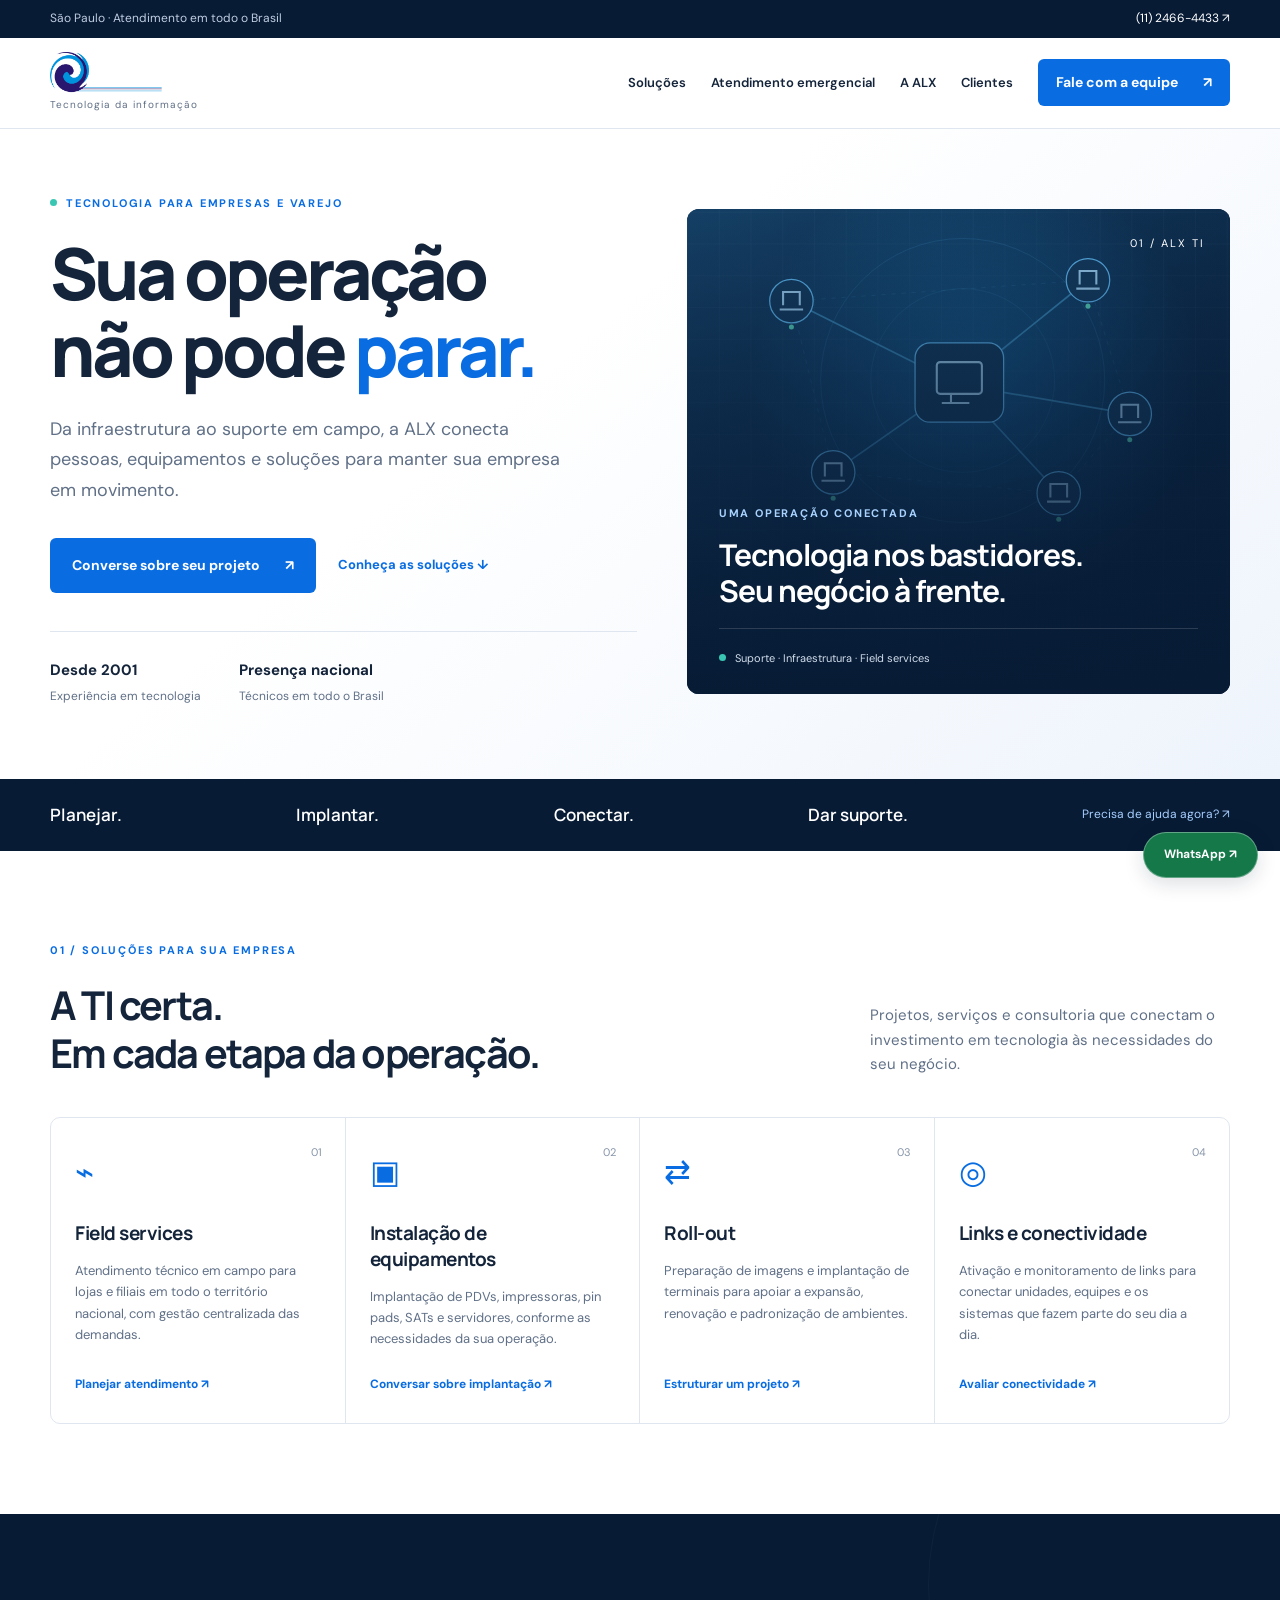
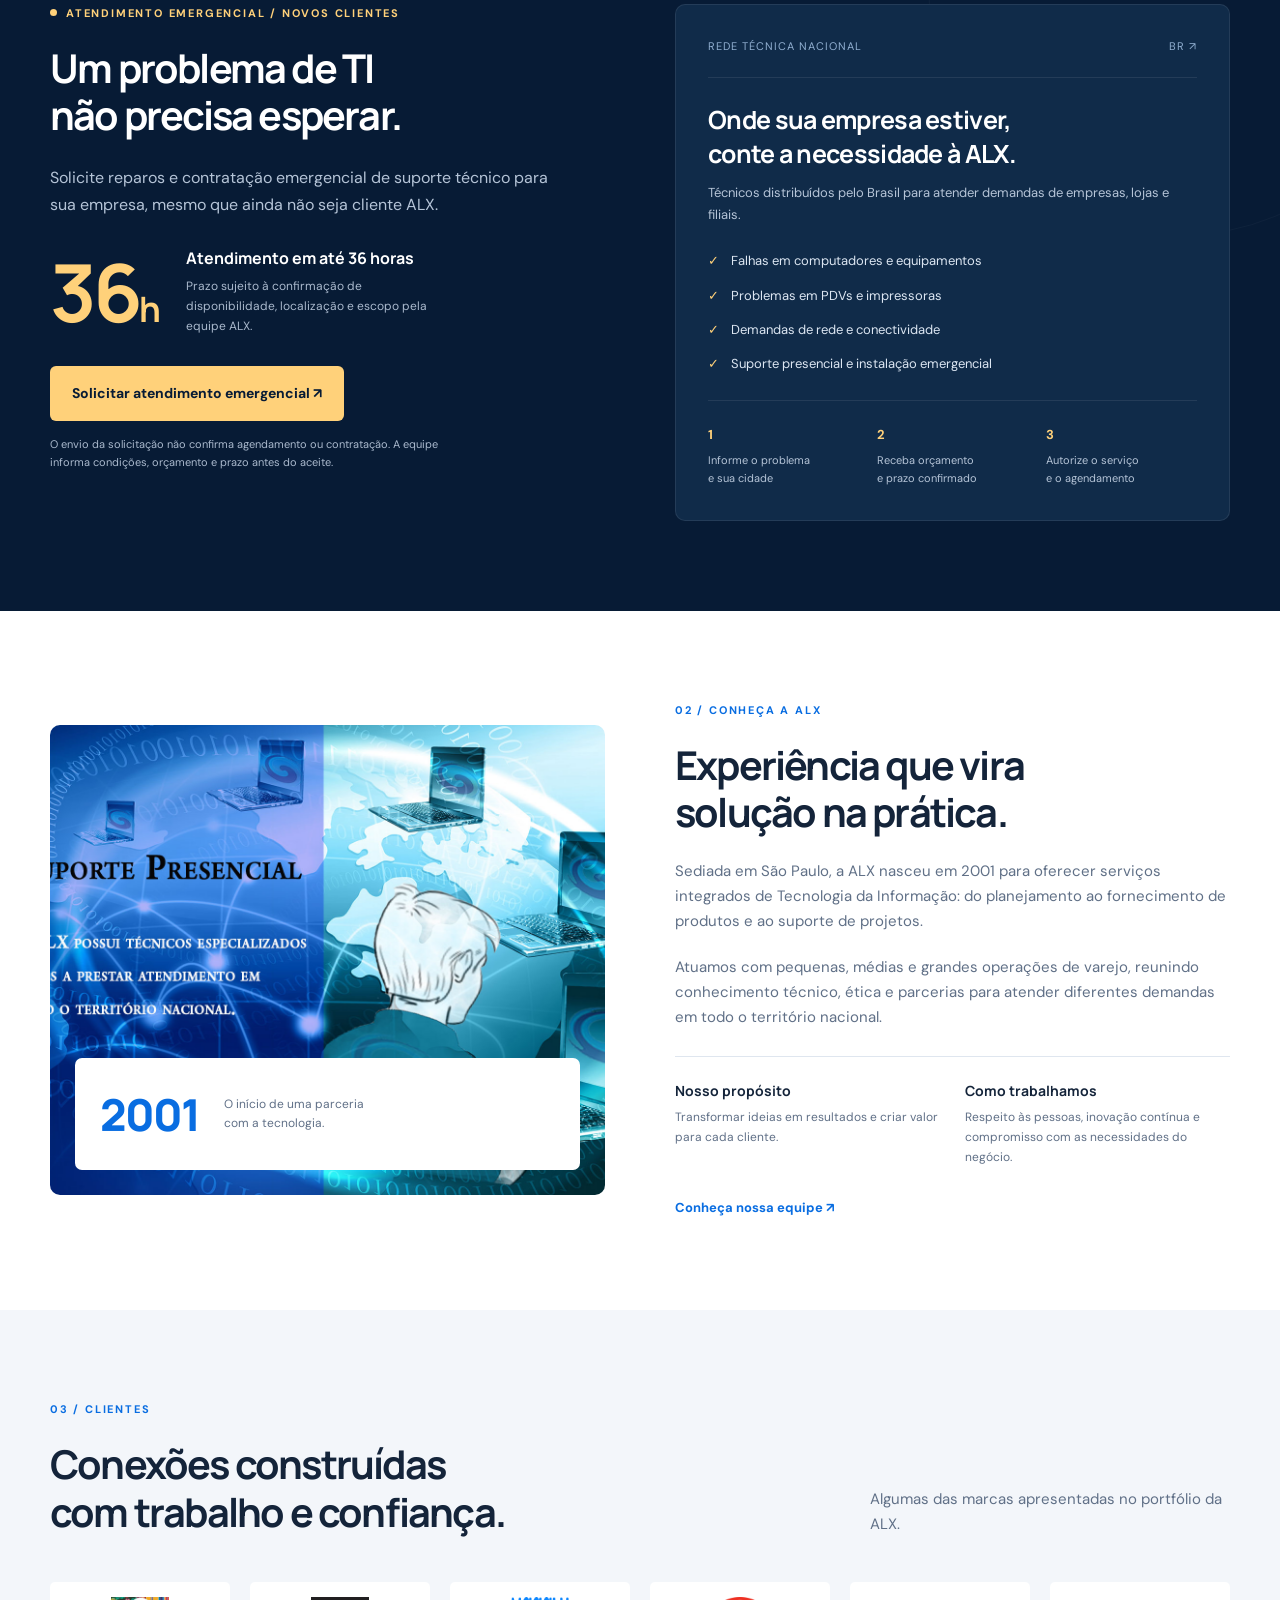
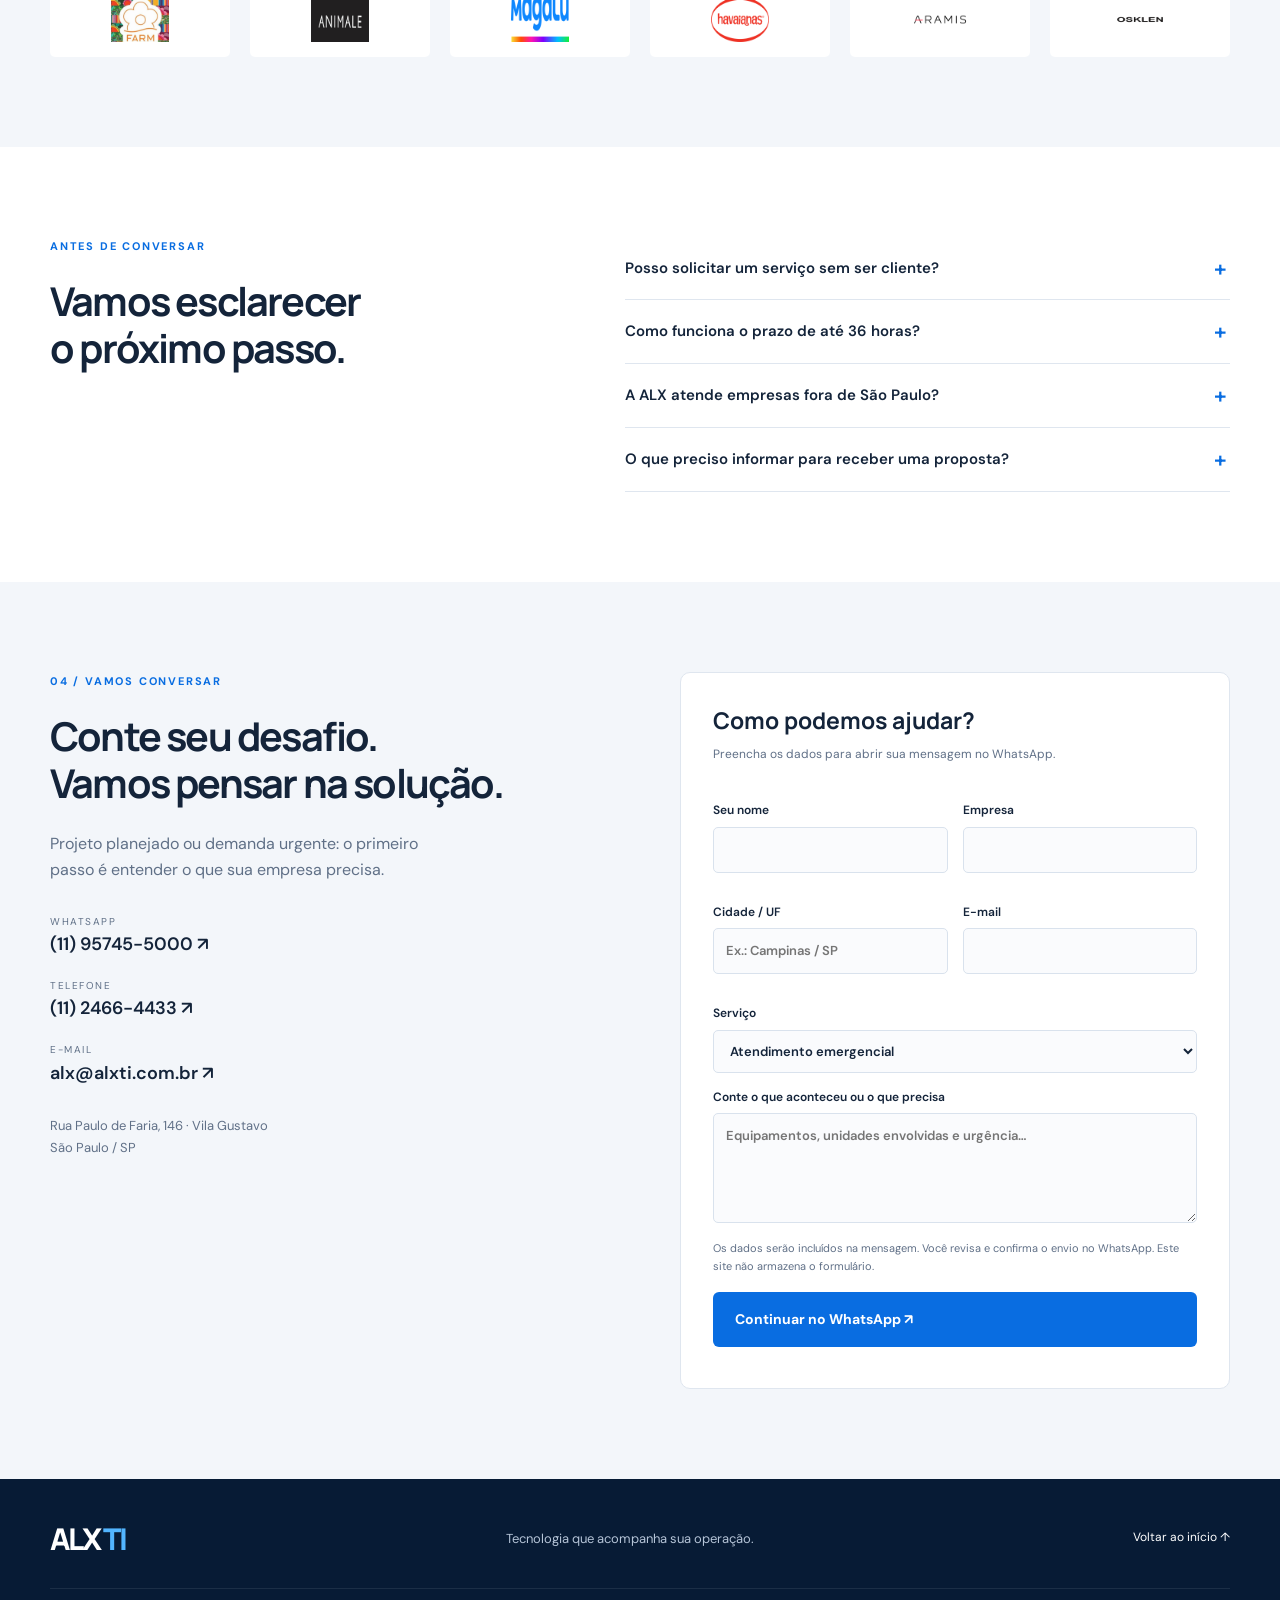
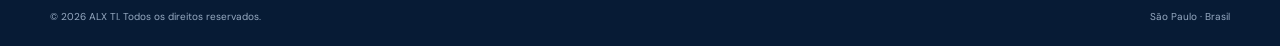
==== index.html @ 33620f2d "Criar site ALX TI com atendimento emergencial nacional" ====
<!doctype html>
<html lang="pt-BR">
<head>
<meta charset="utf-8"><meta name="viewport" content="width=device-width,initial-scale=1">
<title>ALX TI | Suporte, infraestrutura e atendimento emergencial</title>
<meta name="description" content="TI para sua empresa e operação de varejo. Field services, equipamentos, roll-out e atendimento emergencial com técnicos em todo o Brasil. Conheça a ALX TI.">
<meta name="theme-color" content="#071b35"><meta property="og:title" content="ALX TI — Tecnologia que acompanha sua operação"><meta property="og:description" content="Suporte, infraestrutura e atendimento emergencial para empresas em todo o Brasil."><meta property="og:type" content="website">
<link rel="icon" href="assets/favicon.svg" type="image/svg+xml"><link rel="stylesheet" href="styles.css"><script src="app.js" defer></script>
</head>
<body>
<a class="skip" href="#conteudo">Pular para o conteúdo</a>
<div class="topline"><div class="wrap"><span>São Paulo · Atendimento em todo o Brasil</span><a href="tel:+551124664433">(11) 2466-4433 ↗</a></div></div>
<header><div class="wrap navigation"><a class="brand" href="#inicio" aria-label="ALX TI — início"><img src="assets/logo.png" alt="ALX TI"><span>Tecnologia da informação</span></a><button class="menu-toggle" aria-label="Abrir menu" aria-expanded="false" aria-controls="menu">☰</button><nav id="menu" aria-label="Principal"><a href="#solucoes">Soluções</a><a href="#emergencia">Atendimento emergencial</a><a href="#sobre">A ALX</a><a href="#clientes">Clientes</a><a class="button small" href="#contato">Fale com a equipe <span>↗</span></a></nav></div></header>
<main id="conteudo">
<section class="hero" id="inicio"><div class="wrap hero-grid"><div><p class="eyebrow"><span class="dot"></span> Tecnologia para empresas e varejo</p><h1>Sua operação<br>não pode <em>parar.</em></h1><p class="lead">Da infraestrutura ao suporte em campo, a ALX conecta pessoas, equipamentos e soluções para manter sua empresa em movimento.</p><div class="actions"><a class="button" href="#contato">Converse sobre seu projeto <span>↗</span></a><a class="text-link" href="#solucoes">Conheça as soluções ↓</a></div><div class="hero-facts"><div><strong>Desde 2001</strong><span>Experiência em tecnologia</span></div><div><strong>Presença nacional</strong><span>Técnicos em todo o Brasil</span></div></div></div><div class="hero-visual"><img src="assets/network.svg" alt="Ilustração de uma rede que conecta a operação central a diferentes unidades" fetchpriority="high"><div class="visual-overlay"></div><div class="visual-caption"><span class="eyebrow">Uma operação conectada</span><h2>Tecnologia nos bastidores.<br>Seu negócio à frente.</h2></div><div class="network-label"><span class="dot"></span> Suporte · Infraestrutura · Field services</div><div class="image-index">01 / ALX TI</div></div></div></section>
<section class="service-strip"><div class="wrap"><span>Planejar.</span><span>Implantar.</span><span>Conectar.</span><span>Dar suporte.</span><a href="#emergencia">Precisa de ajuda agora? ↗</a></div></section>
<section class="section" id="solucoes"><div class="wrap"><div class="section-heading"><div><p class="eyebrow">01 / Soluções para sua empresa</p><h2>A TI certa.<br>Em cada etapa da operação.</h2></div><p>Projetos, serviços e consultoria que conectam o investimento em tecnologia às necessidades do seu negócio.</p></div><div class="services"><article><span class="service-number">01</span><div class="service-icon">⌁</div><h3>Field services</h3><p>Atendimento técnico em campo para lojas e filiais em todo o território nacional, com gestão centralizada das demandas.</p><a href="#contato" data-service="Field services">Planejar atendimento ↗</a></article><article><span class="service-number">02</span><div class="service-icon">▣</div><h3>Instalação de equipamentos</h3><p>Implantação de PDVs, impressoras, pin pads, SATs e servidores, conforme as necessidades da sua operação.</p><a href="#contato" data-service="Instalação de equipamentos">Conversar sobre implantação ↗</a></article><article><span class="service-number">03</span><div class="service-icon">⇄</div><h3>Roll-out</h3><p>Preparação de imagens e implantação de terminais para apoiar a expansão, renovação e padronização de ambientes.</p><a href="#contato" data-service="Roll-out">Estruturar um projeto ↗</a></article><article><span class="service-number">04</span><div class="service-icon">◎</div><h3>Links e conectividade</h3><p>Ativação e monitoramento de links para conectar unidades, equipes e os sistemas que fazem parte do seu dia a dia.</p><a href="#contato" data-service="Links e conectividade">Avaliar conectividade ↗</a></article></div></div></section>
<section class="emergency section" id="emergencia"><div class="wrap emergency-grid"><div><p class="eyebrow"><span class="dot amber"></span> Atendimento emergencial / Novos clientes</p><h2>Um problema de TI<br>não precisa esperar.</h2><p class="lead">Solicite reparos e contratação emergencial de suporte técnico para sua empresa, mesmo que ainda não seja cliente ALX.</p><div class="deadline"><strong>36<span>h</span></strong><div><h3>Atendimento em até 36 horas</h3><p>Prazo sujeito à confirmação de disponibilidade, localização e escopo pela equipe ALX.</p></div></div><a class="button amber-button" href="#contato" data-service="Atendimento emergencial">Solicitar atendimento emergencial ↗</a><p class="fine">O envio da solicitação não confirma agendamento ou contratação. A equipe informa condições, orçamento e prazo antes do aceite.</p></div><div class="emergency-panel"><div class="panel-top"><span>Rede técnica nacional</span><span>BR ↗</span></div><h3>Onde sua empresa estiver,<br>conte a necessidade à ALX.</h3><p>Técnicos distribuídos pelo Brasil para atender demandas de empresas, lojas e filiais.</p><ul class="check-list"><li>Falhas em computadores e equipamentos</li><li>Problemas em PDVs e impressoras</li><li>Demandas de rede e conectividade</li><li>Suporte presencial e instalação emergencial</li></ul><div class="process"><div><b>1</b><span>Informe o problema<br>e sua cidade</span></div><div><b>2</b><span>Receba orçamento<br>e prazo confirmado</span></div><div><b>3</b><span>Autorize o serviço<br>e o agendamento</span></div></div></div></div></section>
<section class="section" id="sobre"><div class="wrap about-grid"><div class="about-photo"><img src="assets/suporte.jpg" alt="Atendimento de suporte técnico presencial" loading="lazy"><div class="since">2001<span>O início de uma parceria<br>com a tecnologia.</span></div></div><div><p class="eyebrow">02 / Conheça a ALX</p><h2>Experiência que vira<br>solução na prática.</h2><p>Sediada em São Paulo, a ALX nasceu em 2001 para oferecer serviços integrados de Tecnologia da Informação: do planejamento ao fornecimento de produtos e ao suporte de projetos.</p><p>Atuamos com pequenas, médias e grandes operações de varejo, reunindo conhecimento técnico, ética e parcerias para atender diferentes demandas em todo o território nacional.</p><div class="values"><div><h3>Nosso propósito</h3><p>Transformar ideias em resultados e criar valor para cada cliente.</p></div><div><h3>Como trabalhamos</h3><p>Respeito às pessoas, inovação contínua e compromisso com as necessidades do negócio.</p></div></div><a class="text-link" href="#contato">Conheça nossa equipe ↗</a></div></div></section>
<section class="clients section" id="clientes"><div class="wrap"><p class="eyebrow">03 / Clientes</p><div class="section-heading"><h2>Conexões construídas<br>com trabalho e confiança.</h2><p>Algumas das marcas apresentadas no portfólio da ALX.</p></div><div class="logos"><img src="assets/farm.jpg" alt="FARM" loading="lazy"><img src="assets/animale.jpg" alt="Animale" loading="lazy"><img src="assets/magalu.png" alt="Magalu" loading="lazy"><img src="assets/havaianas.png" alt="Havaianas" loading="lazy"><img src="assets/aramis.png" alt="Aramis" loading="lazy"><img src="assets/osklen.png" alt="Osklen" loading="lazy"></div></div></section>
<section class="section faq"><div class="wrap faq-grid"><div><p class="eyebrow">Antes de conversar</p><h2>Vamos esclarecer<br>o próximo passo.</h2></div><div><details><summary>Posso solicitar um serviço sem ser cliente?</summary><p>Sim. Novos clientes podem solicitar projetos ou atendimento emergencial. A ALX avalia a demanda e confirma orçamento e condições antes da contratação.</p></details><details><summary>Como funciona o prazo de até 36 horas?</summary><p>Informe a cidade, o equipamento e o problema. A equipe verifica disponibilidade e escopo e confirma o prazo aplicável. O prazo não começa automaticamente ao preencher a solicitação.</p></details><details><summary>A ALX atende empresas fora de São Paulo?</summary><p>Sim. A ALX conta com técnicos distribuídos pelo Brasil. Consulte a disponibilidade para a sua cidade e para o serviço necessário.</p></details><details><summary>O que preciso informar para receber uma proposta?</summary><p>Descreva o serviço, a localização e a quantidade de unidades ou equipamentos. Para emergências, informe também o impacto na operação e a urgência.</p></details></div></div></section>
<section class="contact section" id="contato"><div class="wrap contact-grid"><div><p class="eyebrow">04 / Vamos conversar</p><h2>Conte seu desafio.<br>Vamos pensar na solução.</h2><p>Projeto planejado ou demanda urgente: o primeiro passo é entender o que sua empresa precisa.</p><div class="contact-links"><a href="https://wa.me/5511957455000" target="_blank" rel="noopener noreferrer"><span>WhatsApp</span><strong>(11) 95745-5000 ↗</strong></a><a href="tel:+551124664433"><span>Telefone</span><strong>(11) 2466-4433 ↗</strong></a><a href="mailto:alx@alxti.com.br"><span>E-mail</span><strong>alx@alxti.com.br ↗</strong></a></div><address>Rua Paulo de Faria, 146 · Vila Gustavo<br>São Paulo / SP</address></div><form id="contact-form"><h3>Como podemos ajudar?</h3><p>Preencha os dados para abrir sua mensagem no WhatsApp.</p><div class="form-row"><label>Seu nome<input name="nome" autocomplete="name" required maxlength="100"></label><label>Empresa<input name="empresa" autocomplete="organization" required maxlength="120"></label></div><div class="form-row"><label>Cidade / UF<input name="cidade" required placeholder="Ex.: Campinas / SP" maxlength="100"></label><label>E-mail<input name="email" type="email" autocomplete="email" required maxlength="150"></label></div><label>Serviço<select name="servico" id="servico"><option>Atendimento emergencial</option><option>Field services</option><option>Instalação de equipamentos</option><option>Roll-out</option><option>Links e conectividade</option><option>Consultoria / Outro projeto</option></select></label><label>Conte o que aconteceu ou o que precisa<textarea name="mensagem" required rows="4" maxlength="2000" placeholder="Equipamentos, unidades envolvidas e urgência…"></textarea></label><p class="form-note">Os dados serão incluídos na mensagem. Você revisa e confirma o envio no WhatsApp. Este site não armazena o formulário.</p><button class="button" type="submit">Continuar no WhatsApp ↗</button><p id="form-status" role="status"></p><a id="whatsapp-fallback" hidden target="_blank" rel="noopener noreferrer">Abrir mensagem no WhatsApp ↗</a></form></div></section>
</main>
<footer><div class="wrap footer-grid"><a class="footer-brand" href="#inicio">ALX<span>TI</span></a><p>Tecnologia que acompanha sua operação.</p><a href="#inicio">Voltar ao início ↑</a></div><div class="wrap footer-bottom"><span>© <span id="year">2026</span> ALX TI. Todos os direitos reservados.</span><span>São Paulo · Brasil</span></div></footer>
<a class="floating-wa" href="https://wa.me/5511957455000?text=Ol%C3%A1%2C%20gostaria%20de%20conversar%20sobre%20um%20servi%C3%A7o%20de%20TI." target="_blank" rel="noopener noreferrer" aria-label="Conversar com a ALX no WhatsApp">WhatsApp ↗</a>
</body></html>
---- styles.css ----
@import url('https://fonts.googleapis.com/css2?family=DM+Sans:wght@400;500;600;700&family=Manrope:wght@400;500;600;700;800&display=swap');
:root{--navy:#071b35;--blue:#096de1;--ink:#14243a;--muted:#607087;--line:#dfe6ef;--soft:#f3f6fa;--amber:#ffd17a}*{box-sizing:border-box}html{scroll-behavior:smooth;scroll-padding-top:100px}body{margin:0;color:var(--ink);background:#fff;font:16px/1.65 'DM Sans',sans-serif}h1,h2,h3,p{margin:0}h1,h2,h3{font-family:Manrope,sans-serif}h1{font-size:clamp(48px,5.6vw,80px);line-height:1.08;letter-spacing:-4px;font-weight:800}h2{font-size:clamp(32px,3.1vw,46px);line-height:1.2;letter-spacing:-1.8px}h3{line-height:1.35}a{color:inherit;text-decoration:none}button,input,select,textarea{font:inherit}button,a,input,select,textarea{touch-action:manipulation}a:focus-visible,button:focus-visible,summary:focus-visible{outline:3px solid #52b5ff;outline-offset:5px}img{display:block;max-width:100%}.wrap{width:min(1180px,calc(100% - 64px));margin:auto}.topline{background:var(--navy);color:#c0cde0;font-size:12px;padding:9px 0}.topline .wrap{display:flex;justify-content:space-between}.topline a{color:#fff}header{position:sticky;top:0;background:#ffffffed;backdrop-filter:blur(15px);z-index:20;border-bottom:1px solid var(--line)}.navigation{height:90px;display:flex;align-items:center;justify-content:space-between;gap:20px}.brand img{width:120px;height:42px;object-fit:contain;object-position:left}.brand>span{display:block;font-size:10px;letter-spacing:1px;color:var(--muted);margin-top:3px}nav{display:flex;align-items:center;gap:25px;font-size:13px;font-weight:600}nav>a:hover{color:var(--blue)}.button{display:inline-flex;align-items:center;justify-content:space-between;gap:25px;background:var(--blue);color:#fff;padding:16px 22px;border:0;border-radius:6px;font-size:14px;font-weight:700;cursor:pointer;transition:background .2s,transform .2s}.button:hover{background:#0757b5;transform:translateY(-2px);color:#fff}.button.small{padding:12px 18px}.menu-toggle{display:none}.hero{padding:65px 0 70px;background:linear-gradient(140deg,#fff 40%,#eef4fc)}.hero-grid{display:grid;grid-template-columns:1.08fr 1fr;gap:50px;align-items:center}.eyebrow{text-transform:uppercase;letter-spacing:1.8px;font-size:11px;font-weight:700;margin-bottom:23px;color:var(--blue);display:flex;align-items:center;gap:9px}.dot{width:7px;height:7px;display:inline-block;border-radius:50%;background:#39c7b4;flex-shrink:0}.hero h1 em{font-style:normal;color:var(--blue)}.lead{font-size:18px;line-height:1.7;margin-top:24px;max-width:510px;color:var(--muted)}.actions{display:flex;align-items:center;gap:22px;margin-top:32px}.text-link{font-size:13px;font-weight:700;color:var(--blue)}.hero-facts{display:flex;gap:38px;border-top:1px solid var(--line);padding-top:26px;margin-top:38px}.hero-facts strong{display:block;font-size:15px}.hero-facts span{font-size:12px;color:var(--muted)}.hero-visual{position:relative;height:485px;border-radius:12px;overflow:hidden;background:var(--navy)}.hero-visual>img{width:100%;height:100%;object-fit:cover}.visual-overlay{position:absolute;inset:0;background:linear-gradient(180deg,#071b3520,#071b3580 35%,#071b35 100%)}.visual-caption{position:absolute;bottom:85px;left:32px;color:#fff}.visual-caption h2{font-size:30px;letter-spacing:-1px}.visual-caption .eyebrow{color:#a9d2ff;margin-bottom:15px}.network-label{position:absolute;bottom:27px;left:32px;right:32px;color:#d2deec;display:flex;align-items:center;gap:9px;font-size:11px;padding-top:20px;border-top:1px solid #ffffff25}.image-index{position:absolute;top:25px;right:25px;font-size:11px;color:#fff;letter-spacing:2px}.service-strip{background:var(--navy);color:#fff}.service-strip .wrap{display:flex;justify-content:space-between;align-items:center;padding:22px 0}.service-strip span{font-family:Manrope;font-weight:600;font-size:17px}.service-strip a{font-size:12px;color:#a7ceff}.section{padding:90px 0}.section-heading{display:flex;justify-content:space-between;align-items:flex-end;gap:50px;margin-bottom:40px}.section-heading>p{color:var(--muted);max-width:360px;font-size:15px}.services{display:grid;grid-template-columns:repeat(4,1fr);border:1px solid var(--line);border-radius:10px;overflow:hidden}.services article{padding:28px 24px;position:relative;border-right:1px solid var(--line);display:flex;flex-direction:column;transition:background .2s}.services article:last-child{border:0}.services article:hover{background:var(--soft)}.service-number{position:absolute;right:23px;top:25px;font-size:11px;color:#8795a8}.service-icon{color:var(--blue);font-size:32px;height:55px}.services h3{font-size:19px;margin:20px 0 13px;letter-spacing:-.5px}.services p{font-size:13px;color:var(--muted);margin-bottom:25px}.services a{color:var(--blue);font-size:12px;font-weight:700;margin-top:auto}.emergency{background:var(--navy);color:#fff;position:relative;overflow:hidden}.emergency:before{content:'';position:absolute;width:500px;height:500px;border:1px solid #ffffff08;border-radius:50%;right:-150px;top:-180px;pointer-events:none}.emergency-grid{display:grid;grid-template-columns:1fr 1fr;gap:70px;position:relative}.emergency .eyebrow{color:var(--amber)}.amber{background:var(--amber)}.emergency .lead{color:#b5c4d7;font-size:16px}.deadline{display:flex;gap:25px;align-items:center;margin:30px 0}.deadline>strong{font-family:Manrope;font-size:80px;line-height:1;color:var(--amber);letter-spacing:-4px}.deadline>strong span{font-size:35px;letter-spacing:0}.deadline h3{font-size:16px}.deadline p{font-size:12px;color:#aab9cd;max-width:250px;margin-top:7px}.amber-button{background:var(--amber);color:var(--navy)}.amber-button:hover{background:#ffe3ae;color:var(--navy)}.fine{font-size:11px;line-height:1.6;color:#aab9cd;margin-top:15px;max-width:430px}.emergency-panel{background:#102b49;border:1px solid #ffffff15;padding:32px;border-radius:10px}.panel-top{display:flex;justify-content:space-between;color:#91afd1;font-size:11px;text-transform:uppercase;letter-spacing:1px;padding-bottom:22px;border-bottom:1px solid #ffffff15;margin-bottom:25px}.emergency-panel h3{font-size:25px;letter-spacing:-.7px}.emergency-panel>p{font-size:13px;color:#b5c4d7;margin-top:12px}.check-list{list-style:none;padding:0;margin:25px 0;color:#dce6f2;font-size:13px}.check-list li{margin:13px 0}.check-list li:before{content:'✓';color:var(--amber);margin-right:12px}.process{display:flex;gap:18px;border-top:1px solid #ffffff15;padding-top:23px}.process>div{flex:1}.process b{display:block;color:var(--amber);font-size:13px;margin-bottom:6px}.process span{font-size:11px;color:#b5c4d7;display:block}.about-grid{display:grid;grid-template-columns:1fr 1fr;gap:70px;align-items:center}.about-photo{position:relative;height:470px}.about-photo img{width:100%;height:100%;object-fit:cover;border-radius:10px}.since{position:absolute;bottom:25px;left:25px;right:25px;background:#fff;padding:20px 25px;display:flex;align-items:center;gap:25px;font-family:Manrope;font-weight:800;font-size:44px;color:var(--blue);border-radius:7px;letter-spacing:-2px}.since span{font:12px/1.6 'DM Sans';color:var(--muted);letter-spacing:0}.about-grid>div>p:not(.eyebrow){margin-top:22px;color:var(--muted);font-size:15px}.values{display:grid;grid-template-columns:1fr 1fr;gap:25px;border-top:1px solid var(--line);margin:26px 0;padding-top:25px}.values h3{font-size:14px}.values p{font-size:12px;margin-top:8px;color:var(--muted)}.clients{background:var(--soft)}.logos{display:grid;grid-template-columns:repeat(6,1fr);gap:20px;align-items:center;margin-top:45px}.logos img{height:75px;width:100%;object-fit:contain;background:#fff;padding:15px;border-radius:5px}.faq-grid{display:grid;grid-template-columns:1fr 1.2fr;gap:70px}details{border-bottom:1px solid var(--line);padding:19px 0}summary{cursor:pointer;font-weight:600;font-size:15px;list-style:none;position:relative;padding-right:30px}summary:after{content:'+';position:absolute;right:3px;color:var(--blue);font-size:22px;top:-5px}details[open] summary:after{content:'−'}details p{color:var(--muted);font-size:14px;margin-top:14px}.contact{background:var(--soft)}.contact-grid{display:grid;grid-template-columns:1fr 1fr;gap:80px}.contact-grid>div>p:not(.eyebrow){max-width:390px;color:var(--muted);margin-top:23px}.contact-links{margin-top:30px}.contact-links a{display:block;margin:18px 0}.contact-links span{display:block;text-transform:uppercase;font-size:10px;letter-spacing:1.5px;color:var(--muted)}.contact-links strong{font-weight:600;font-size:18px}.contact-links a:hover strong{color:var(--blue)}address{font-style:normal;font-size:13px;color:var(--muted);margin-top:27px}form{background:#fff;border:1px solid var(--line);border-radius:10px;padding:32px}form h3{font-size:23px}form>p{font-size:12px;color:var(--muted);margin:9px 0 22px}.form-row{display:grid;grid-template-columns:1fr 1fr;gap:15px}label{display:block;font-size:12px;font-weight:600;margin:15px 0}input,textarea,select{display:block;width:100%;margin-top:6px;padding:11px 12px;background:#fafbfd;border:1px solid #d9e2ed;border-radius:5px;font-size:13px;color:var(--ink)}input:focus,textarea:focus,select:focus{outline:2px solid #096de170;outline-offset:2px}textarea{resize:vertical}form .form-note{font-size:11px;margin:16px 0}form .button{width:100%}#form-status{margin-bottom:8px}#whatsapp-fallback{font-size:12px;color:var(--blue);text-decoration:underline}footer{background:var(--navy);color:#fff;padding:35px 0 20px}.footer-grid{display:flex;align-items:center;justify-content:space-between;gap:20px}.footer-brand{font-family:Manrope;font-size:30px;font-weight:800;letter-spacing:-2px}.footer-brand span{color:#52b5ff;margin-left:3px}.footer-grid p{font-size:13px;color:#b5c4d7}.footer-grid>a:last-child{font-size:12px}.footer-bottom{border-top:1px solid #ffffff15;margin-top:25px;padding-top:20px;display:flex;justify-content:space-between;font-size:10px;color:#97aac2}.floating-wa{position:fixed;bottom:22px;right:22px;background:#147849;color:#fff;border:1px solid #ffffff55;border-radius:30px;padding:12px 20px;font-size:12px;font-weight:700;z-index:30;box-shadow:0 5px 20px #071b3526}.skip{position:fixed;top:-70px;left:15px;z-index:99;background:#fff;padding:12px}.skip:focus{top:10px}
@media(min-width:1500px){.hero{padding:90px 0}.hero-visual{height:530px}}
@media(max-width:1000px){nav{gap:14px;font-size:11px}.navigation{height:80px}.hero-grid{gap:30px}h1{letter-spacing:-2px}.actions{flex-wrap:wrap;gap:16px}.hero-visual{height:470px}.services{grid-template-columns:repeat(2,1fr)}.services article:nth-child(2){border-right:0}.services article:nth-child(-n+2){border-bottom:1px solid var(--line)}.emergency-grid,.about-grid,.contact-grid,.faq-grid{gap:35px}.deadline{gap:15px}.logos{gap:12px}.section{padding:70px 0}.process{gap:10px}}
@media(max-width:760px){.wrap{width:calc(100% - 36px)}.topline{font-size:10px}.navigation{height:75px}.brand img{width:100px;height:34px}.menu-toggle{display:block;background:transparent;border:1px solid var(--line);padding:5px 12px;border-radius:5px;font-size:24px;color:var(--navy)}nav{display:none;position:absolute;top:75px;left:0;right:0;padding:22px;background:#fff;border-bottom:1px solid var(--line);box-shadow:0 12px 25px #071b3510;font-size:14px}nav.open{display:flex;flex-direction:column;align-items:stretch;gap:20px}.hero{padding:40px 0}.hero-grid,.emergency-grid,.about-grid,.contact-grid,.faq-grid{grid-template-columns:1fr}.hero-grid{gap:35px}h1{font-size:54px;letter-spacing:-3px}h2{font-size:34px}.lead{font-size:16px}.hero-visual{height:350px}.visual-caption h2{font-size:26px}.visual-caption,.network-label{left:22px}.hero-facts{gap:25px}.service-strip .wrap{flex-wrap:wrap;gap:15px}.service-strip span{font-size:13px}.service-strip a{flex-basis:100%;padding-top:8px}.section{padding:55px 0}.section-heading{display:block;margin-bottom:28px}.section-heading>p{margin-top:20px}.services article{padding:23px 18px}.services h3{font-size:17px}.services p{font-size:12px}.emergency-grid{gap:32px}.emergency-panel{padding:24px}.deadline>strong{font-size:70px}.emergency .lead{font-size:15px}.about-photo{height:330px}.about-grid{gap:35px}.logos{grid-template-columns:repeat(3,1fr);gap:12px;margin-top:28px}.logos img{height:70px}.faq-grid{gap:20px}.contact-grid{gap:32px}form{padding:24px}.footer-grid{flex-wrap:wrap}.footer-grid p{width:100%;order:3}.footer-bottom{flex-direction:column;gap:8px;padding-bottom:40px}.floating-wa{right:16px;bottom:16px}}
@media(max-width:380px){h1{font-size:46px}.services{grid-template-columns:1fr}.services article{border-right:0;border-bottom:1px solid var(--line)}.services article:nth-child(3){border-bottom:1px solid var(--line)}.form-row{grid-template-columns:1fr;gap:0}.hero-facts{gap:15px}.hero-facts strong{font-size:13px}.hero-facts span{font-size:10px}.process{flex-direction:column}.process>div{display:flex;gap:10px}}
@media(prefers-reduced-motion:reduce){html{scroll-behavior:auto}*{transition:none!important}}
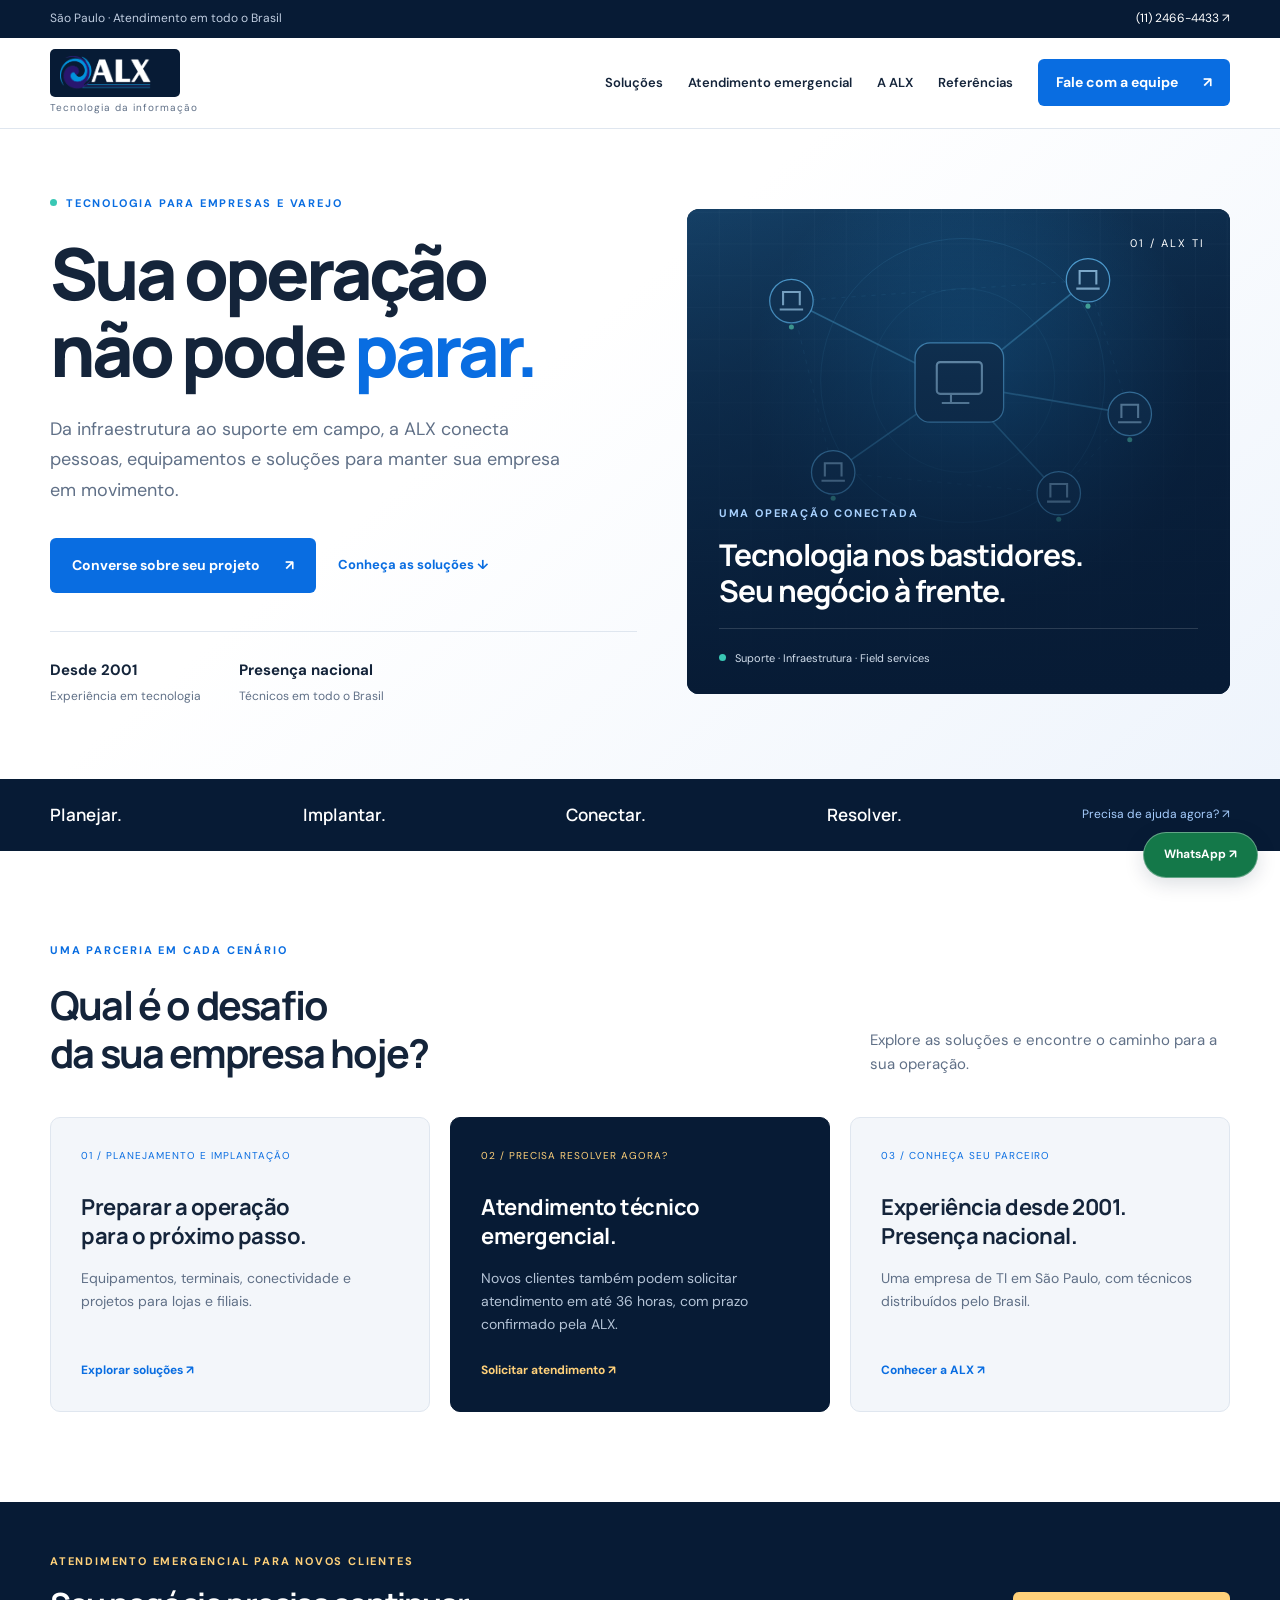
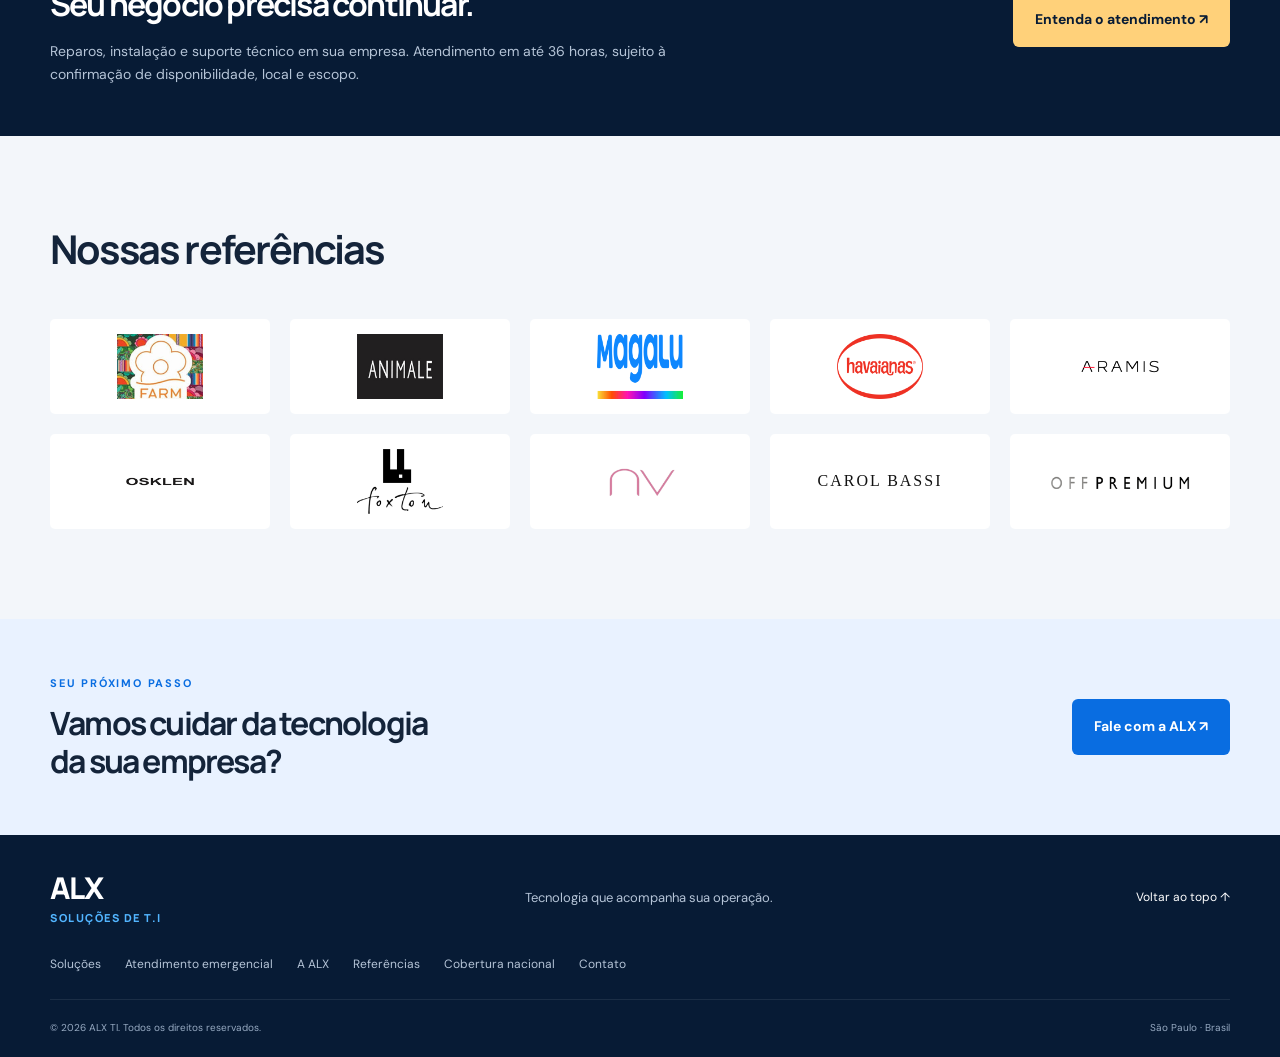
==== commit 33cbdfa6: "Ampliar site para sete páginas com cobertura nacional e referências" ====
--- a/index.html
+++ b/index.html
@@ -2,26 +2,19 @@
 <html lang="pt-BR">
 <head>
 <meta charset="utf-8"><meta name="viewport" content="width=device-width,initial-scale=1">
-<title>ALX TI | Suporte, infraestrutura e atendimento emergencial</title>
-<meta name="description" content="TI para sua empresa e operação de varejo. Field services, equipamentos, roll-out e atendimento emergencial com técnicos em todo o Brasil. Conheça a ALX TI.">
-<meta name="theme-color" content="#071b35"><meta property="og:title" content="ALX TI — Tecnologia que acompanha sua operação"><meta property="og:description" content="Suporte, infraestrutura e atendimento emergencial para empresas em todo o Brasil."><meta property="og:type" content="website">
+<title>Tecnologia que acompanha sua operação | ALX TI</title>
+<meta name="description" content="Soluções de TI, field services e atendimento emergencial nacional para empresas e varejo.">
+<meta name="theme-color" content="#071b35"><meta property="og:title" content="Tecnologia que acompanha sua operação | ALX TI"><meta property="og:description" content="Suporte, infraestrutura e atendimento emergencial para empresas em todo o Brasil."><meta property="og:type" content="website">
 <link rel="icon" href="assets/favicon.svg" type="image/svg+xml"><link rel="stylesheet" href="styles.css"><script src="app.js" defer></script>
 </head>
 <body>
 <a class="skip" href="#conteudo">Pular para o conteúdo</a>
 <div class="topline"><div class="wrap"><span>São Paulo · Atendimento em todo o Brasil</span><a href="tel:+551124664433">(11) 2466-4433 ↗</a></div></div>
-<header><div class="wrap navigation"><a class="brand" href="#inicio" aria-label="ALX TI — início"><img src="assets/logo.png" alt="ALX TI"><span>Tecnologia da informação</span></a><button class="menu-toggle" aria-label="Abrir menu" aria-expanded="false" aria-controls="menu">☰</button><nav id="menu" aria-label="Principal"><a href="#solucoes">Soluções</a><a href="#emergencia">Atendimento emergencial</a><a href="#sobre">A ALX</a><a href="#clientes">Clientes</a><a class="button small" href="#contato">Fale com a equipe <span>↗</span></a></nav></div></header>
+<header><div class="wrap navigation"><a class="brand" href="index.html" aria-label="ALX TI — início"><img src="assets/logo.png" alt="ALX TI"><span>Tecnologia da informação</span></a><button class="menu-toggle" aria-label="Abrir menu" aria-expanded="false" aria-controls="menu">☰</button><nav id="menu" aria-label="Principal"><a href="solucoes.html">Soluções</a><a href="emergencial.html">Atendimento emergencial</a><a href="sobre.html">A ALX</a><a href="referencias.html">Referências</a><a class="button small" href="contato.html">Fale com a equipe <span>↗</span></a></nav></div></header>
 <main id="conteudo">
-<section class="hero" id="inicio"><div class="wrap hero-grid"><div><p class="eyebrow"><span class="dot"></span> Tecnologia para empresas e varejo</p><h1>Sua operação<br>não pode <em>parar.</em></h1><p class="lead">Da infraestrutura ao suporte em campo, a ALX conecta pessoas, equipamentos e soluções para manter sua empresa em movimento.</p><div class="actions"><a class="button" href="#contato">Converse sobre seu projeto <span>↗</span></a><a class="text-link" href="#solucoes">Conheça as soluções ↓</a></div><div class="hero-facts"><div><strong>Desde 2001</strong><span>Experiência em tecnologia</span></div><div><strong>Presença nacional</strong><span>Técnicos em todo o Brasil</span></div></div></div><div class="hero-visual"><img src="assets/network.svg" alt="Ilustração de uma rede que conecta a operação central a diferentes unidades" fetchpriority="high"><div class="visual-overlay"></div><div class="visual-caption"><span class="eyebrow">Uma operação conectada</span><h2>Tecnologia nos bastidores.<br>Seu negócio à frente.</h2></div><div class="network-label"><span class="dot"></span> Suporte · Infraestrutura · Field services</div><div class="image-index">01 / ALX TI</div></div></div></section>
-<section class="service-strip"><div class="wrap"><span>Planejar.</span><span>Implantar.</span><span>Conectar.</span><span>Dar suporte.</span><a href="#emergencia">Precisa de ajuda agora? ↗</a></div></section>
-<section class="section" id="solucoes"><div class="wrap"><div class="section-heading"><div><p class="eyebrow">01 / Soluções para sua empresa</p><h2>A TI certa.<br>Em cada etapa da operação.</h2></div><p>Projetos, serviços e consultoria que conectam o investimento em tecnologia às necessidades do seu negócio.</p></div><div class="services"><article><span class="service-number">01</span><div class="service-icon">⌁</div><h3>Field services</h3><p>Atendimento técnico em campo para lojas e filiais em todo o território nacional, com gestão centralizada das demandas.</p><a href="#contato" data-service="Field services">Planejar atendimento ↗</a></article><article><span class="service-number">02</span><div class="service-icon">▣</div><h3>Instalação de equipamentos</h3><p>Implantação de PDVs, impressoras, pin pads, SATs e servidores, conforme as necessidades da sua operação.</p><a href="#contato" data-service="Instalação de equipamentos">Conversar sobre implantação ↗</a></article><article><span class="service-number">03</span><div class="service-icon">⇄</div><h3>Roll-out</h3><p>Preparação de imagens e implantação de terminais para apoiar a expansão, renovação e padronização de ambientes.</p><a href="#contato" data-service="Roll-out">Estruturar um projeto ↗</a></article><article><span class="service-number">04</span><div class="service-icon">◎</div><h3>Links e conectividade</h3><p>Ativação e monitoramento de links para conectar unidades, equipes e os sistemas que fazem parte do seu dia a dia.</p><a href="#contato" data-service="Links e conectividade">Avaliar conectividade ↗</a></article></div></div></section>
-<section class="emergency section" id="emergencia"><div class="wrap emergency-grid"><div><p class="eyebrow"><span class="dot amber"></span> Atendimento emergencial / Novos clientes</p><h2>Um problema de TI<br>não precisa esperar.</h2><p class="lead">Solicite reparos e contratação emergencial de suporte técnico para sua empresa, mesmo que ainda não seja cliente ALX.</p><div class="deadline"><strong>36<span>h</span></strong><div><h3>Atendimento em até 36 horas</h3><p>Prazo sujeito à confirmação de disponibilidade, localização e escopo pela equipe ALX.</p></div></div><a class="button amber-button" href="#contato" data-service="Atendimento emergencial">Solicitar atendimento emergencial ↗</a><p class="fine">O envio da solicitação não confirma agendamento ou contratação. A equipe informa condições, orçamento e prazo antes do aceite.</p></div><div class="emergency-panel"><div class="panel-top"><span>Rede técnica nacional</span><span>BR ↗</span></div><h3>Onde sua empresa estiver,<br>conte a necessidade à ALX.</h3><p>Técnicos distribuídos pelo Brasil para atender demandas de empresas, lojas e filiais.</p><ul class="check-list"><li>Falhas em computadores e equipamentos</li><li>Problemas em PDVs e impressoras</li><li>Demandas de rede e conectividade</li><li>Suporte presencial e instalação emergencial</li></ul><div class="process"><div><b>1</b><span>Informe o problema<br>e sua cidade</span></div><div><b>2</b><span>Receba orçamento<br>e prazo confirmado</span></div><div><b>3</b><span>Autorize o serviço<br>e o agendamento</span></div></div></div></div></section>
-<section class="section" id="sobre"><div class="wrap about-grid"><div class="about-photo"><img src="assets/suporte.jpg" alt="Atendimento de suporte técnico presencial" loading="lazy"><div class="since">2001<span>O início de uma parceria<br>com a tecnologia.</span></div></div><div><p class="eyebrow">02 / Conheça a ALX</p><h2>Experiência que vira<br>solução na prática.</h2><p>Sediada em São Paulo, a ALX nasceu em 2001 para oferecer serviços integrados de Tecnologia da Informação: do planejamento ao fornecimento de produtos e ao suporte de projetos.</p><p>Atuamos com pequenas, médias e grandes operações de varejo, reunindo conhecimento técnico, ética e parcerias para atender diferentes demandas em todo o território nacional.</p><div class="values"><div><h3>Nosso propósito</h3><p>Transformar ideias em resultados e criar valor para cada cliente.</p></div><div><h3>Como trabalhamos</h3><p>Respeito às pessoas, inovação contínua e compromisso com as necessidades do negócio.</p></div></div><a class="text-link" href="#contato">Conheça nossa equipe ↗</a></div></div></section>
-<section class="clients section" id="clientes"><div class="wrap"><p class="eyebrow">03 / Clientes</p><div class="section-heading"><h2>Conexões construídas<br>com trabalho e confiança.</h2><p>Algumas das marcas apresentadas no portfólio da ALX.</p></div><div class="logos"><img src="assets/farm.jpg" alt="FARM" loading="lazy"><img src="assets/animale.jpg" alt="Animale" loading="lazy"><img src="assets/magalu.png" alt="Magalu" loading="lazy"><img src="assets/havaianas.png" alt="Havaianas" loading="lazy"><img src="assets/aramis.png" alt="Aramis" loading="lazy"><img src="assets/osklen.png" alt="Osklen" loading="lazy"></div></div></section>
-<section class="section faq"><div class="wrap faq-grid"><div><p class="eyebrow">Antes de conversar</p><h2>Vamos esclarecer<br>o próximo passo.</h2></div><div><details><summary>Posso solicitar um serviço sem ser cliente?</summary><p>Sim. Novos clientes podem solicitar projetos ou atendimento emergencial. A ALX avalia a demanda e confirma orçamento e condições antes da contratação.</p></details><details><summary>Como funciona o prazo de até 36 horas?</summary><p>Informe a cidade, o equipamento e o problema. A equipe verifica disponibilidade e escopo e confirma o prazo aplicável. O prazo não começa automaticamente ao preencher a solicitação.</p></details><details><summary>A ALX atende empresas fora de São Paulo?</summary><p>Sim. A ALX conta com técnicos distribuídos pelo Brasil. Consulte a disponibilidade para a sua cidade e para o serviço necessário.</p></details><details><summary>O que preciso informar para receber uma proposta?</summary><p>Descreva o serviço, a localização e a quantidade de unidades ou equipamentos. Para emergências, informe também o impacto na operação e a urgência.</p></details></div></div></section>
-<section class="contact section" id="contato"><div class="wrap contact-grid"><div><p class="eyebrow">04 / Vamos conversar</p><h2>Conte seu desafio.<br>Vamos pensar na solução.</h2><p>Projeto planejado ou demanda urgente: o primeiro passo é entender o que sua empresa precisa.</p><div class="contact-links"><a href="https://wa.me/5511957455000" target="_blank" rel="noopener noreferrer"><span>WhatsApp</span><strong>(11) 95745-5000 ↗</strong></a><a href="tel:+551124664433"><span>Telefone</span><strong>(11) 2466-4433 ↗</strong></a><a href="mailto:alx@alxti.com.br"><span>E-mail</span><strong>alx@alxti.com.br ↗</strong></a></div><address>Rua Paulo de Faria, 146 · Vila Gustavo<br>São Paulo / SP</address></div><form id="contact-form"><h3>Como podemos ajudar?</h3><p>Preencha os dados para abrir sua mensagem no WhatsApp.</p><div class="form-row"><label>Seu nome<input name="nome" autocomplete="name" required maxlength="100"></label><label>Empresa<input name="empresa" autocomplete="organization" required maxlength="120"></label></div><div class="form-row"><label>Cidade / UF<input name="cidade" required placeholder="Ex.: Campinas / SP" maxlength="100"></label><label>E-mail<input name="email" type="email" autocomplete="email" required maxlength="150"></label></div><label>Serviço<select name="servico" id="servico"><option>Atendimento emergencial</option><option>Field services</option><option>Instalação de equipamentos</option><option>Roll-out</option><option>Links e conectividade</option><option>Consultoria / Outro projeto</option></select></label><label>Conte o que aconteceu ou o que precisa<textarea name="mensagem" required rows="4" maxlength="2000" placeholder="Equipamentos, unidades envolvidas e urgência…"></textarea></label><p class="form-note">Os dados serão incluídos na mensagem. Você revisa e confirma o envio no WhatsApp. Este site não armazena o formulário.</p><button class="button" type="submit">Continuar no WhatsApp ↗</button><p id="form-status" role="status"></p><a id="whatsapp-fallback" hidden target="_blank" rel="noopener noreferrer">Abrir mensagem no WhatsApp ↗</a></form></div></section>
+<section class="hero" id="inicio"><div class="wrap hero-grid"><div><p class="eyebrow"><span class="dot"></span> Tecnologia para empresas e varejo</p><h1>Sua operação<br>não pode <em>parar.</em></h1><p class="lead">Da infraestrutura ao suporte em campo, a ALX conecta pessoas, equipamentos e soluções para manter sua empresa em movimento.</p><div class="actions"><a class="button" href="contato.html">Converse sobre seu projeto <span>↗</span></a><a class="text-link" href="solucoes.html">Conheça as soluções ↓</a></div><div class="hero-facts"><div><strong>Desde 2001</strong><span>Experiência em tecnologia</span></div><div><strong>Presença nacional</strong><span>Técnicos em todo o Brasil</span></div></div></div><div class="hero-visual"><img src="assets/network.svg" alt="Ilustração de uma rede que conecta a operação central a diferentes unidades" fetchpriority="high"><div class="visual-overlay"></div><div class="visual-caption"><span class="eyebrow">Uma operação conectada</span><h2>Tecnologia nos bastidores.<br>Seu negócio à frente.</h2></div><div class="network-label"><span class="dot"></span> Suporte · Infraestrutura · Field services</div><div class="image-index">01 / ALX TI</div></div></div></section><section class="service-strip"><div class="wrap"><span>Planejar.</span><span>Implantar.</span><span>Conectar.</span><span>Resolver.</span><a href="emergencial.html">Precisa de ajuda agora? ↗</a></div></section><section class="section home-paths"><div class="wrap"><div class="section-heading"><div><p class="eyebrow">Uma parceria em cada cenário</p><h2>Qual é o desafio<br>da sua empresa hoje?</h2></div><p>Explore as soluções e encontre o caminho para a sua operação.</p></div><div class="path-grid"><a href="solucoes.html"><span>01 / Planejamento e implantação</span><h3>Preparar a operação<br>para o próximo passo.</h3><p>Equipamentos, terminais, conectividade e projetos para lojas e filiais.</p><b>Explorar soluções ↗</b></a><a class="urgent-path" href="emergencial.html"><span>02 / Precisa resolver agora?</span><h3>Atendimento técnico<br>emergencial.</h3><p>Novos clientes também podem solicitar atendimento em até 36 horas, com prazo confirmado pela ALX.</p><b>Solicitar atendimento ↗</b></a><a href="sobre.html"><span>03 / Conheça seu parceiro</span><h3>Experiência desde 2001.<br>Presença nacional.</h3><p>Uma empresa de TI em São Paulo, com técnicos distribuídos pelo Brasil.</p><b>Conhecer a ALX ↗</b></a></div></div></section><section class="home-emergency"><div class="wrap"><div><p class="eyebrow">Atendimento emergencial para novos clientes</p><h2>Seu negócio precisa continuar.</h2><p>Reparos, instalação e suporte técnico em sua empresa. Atendimento em até 36 horas, sujeito à confirmação de disponibilidade, local e escopo.</p></div><a class="button amber-button" href="emergencial.html">Entenda o atendimento ↗</a></div></section><section class="clients section" id="clientes"><div class="wrap"><div class="section-heading"><h2>Nossas referências</h2></div><div class="logos"><img src="assets/farm.jpg" alt="FARM" loading="lazy"><img src="assets/animale.jpg" alt="Animale" loading="lazy"><img src="assets/magalu.png" alt="Magalu" loading="lazy"><img src="assets/havaianas.png" alt="Havaianas" loading="lazy"><img src="assets/aramis.png" alt="Aramis" loading="lazy"><img src="assets/osklen.png" alt="Osklen" loading="lazy"><img src="assets/foxton.png" alt="Foxton" loading="lazy"><img src="assets/bynv.png" alt="ByNV" loading="lazy"><div class="wordmark" aria-label="Carol Bassi">CAROL BASSI</div><img src="assets/offpremium.png" alt="OffPremium" loading="lazy"></div></div></section><section class="closing-cta"><div class="wrap"><div><p class="eyebrow">Seu próximo passo</p><h2>Vamos cuidar da tecnologia<br>da sua empresa?</h2></div><a class="button" href="contato.html">Fale com a ALX ↗</a></div></section>
 </main>
-<footer><div class="wrap footer-grid"><a class="footer-brand" href="#inicio">ALX<span>TI</span></a><p>Tecnologia que acompanha sua operação.</p><a href="#inicio">Voltar ao início ↑</a></div><div class="wrap footer-bottom"><span>© <span id="year">2026</span> ALX TI. Todos os direitos reservados.</span><span>São Paulo · Brasil</span></div></footer>
+<footer><div class="wrap footer-grid"><a class="footer-brand" href="index.html">ALX <span>SOLUÇÕES DE T.I</span></a><p>Tecnologia que acompanha sua operação.</p><a href="#conteudo">Voltar ao topo ↑</a></div><div class="wrap footer-nav"><a href="solucoes.html">Soluções</a><a href="emergencial.html">Atendimento emergencial</a><a href="sobre.html">A ALX</a><a href="referencias.html">Referências</a><a href="cobertura-nacional.html">Cobertura nacional</a><a href="contato.html">Contato</a></div><div class="wrap footer-bottom"><span>© <span id="year">2026</span> ALX TI. Todos os direitos reservados.</span><span>São Paulo · Brasil</span></div></footer>
 <a class="floating-wa" href="https://wa.me/5511957455000?text=Ol%C3%A1%2C%20gostaria%20de%20conversar%20sobre%20um%20servi%C3%A7o%20de%20TI." target="_blank" rel="noopener noreferrer" aria-label="Conversar com a ALX no WhatsApp">WhatsApp ↗</a>
 </body></html>
 
--- a/styles.css
+++ b/styles.css
@@ -5,3 +5,10 @@
 @media(max-width:760px){.wrap{width:calc(100% - 36px)}.topline{font-size:10px}.navigation{height:75px}.brand img{width:100px;height:34px}.menu-toggle{display:block;background:transparent;border:1px solid var(--line);padding:5px 12px;border-radius:5px;font-size:24px;color:var(--navy)}nav{display:none;position:absolute;top:75px;left:0;right:0;padding:22px;background:#fff;border-bottom:1px solid var(--line);box-shadow:0 12px 25px #071b3510;font-size:14px}nav.open{display:flex;flex-direction:column;align-items:stretch;gap:20px}.hero{padding:40px 0}.hero-grid,.emergency-grid,.about-grid,.contact-grid,.faq-grid{grid-template-columns:1fr}.hero-grid{gap:35px}h1{font-size:54px;letter-spacing:-3px}h2{font-size:34px}.lead{font-size:16px}.hero-visual{height:350px}.visual-caption h2{font-size:26px}.visual-caption,.network-label{left:22px}.hero-facts{gap:25px}.service-strip .wrap{flex-wrap:wrap;gap:15px}.service-strip span{font-size:13px}.service-strip a{flex-basis:100%;padding-top:8px}.section{padding:55px 0}.section-heading{display:block;margin-bottom:28px}.section-heading>p{margin-top:20px}.services article{padding:23px 18px}.services h3{font-size:17px}.services p{font-size:12px}.emergency-grid{gap:32px}.emergency-panel{padding:24px}.deadline>strong{font-size:70px}.emergency .lead{font-size:15px}.about-photo{height:330px}.about-grid{gap:35px}.logos{grid-template-columns:repeat(3,1fr);gap:12px;margin-top:28px}.logos img{height:70px}.faq-grid{gap:20px}.contact-grid{gap:32px}form{padding:24px}.footer-grid{flex-wrap:wrap}.footer-grid p{width:100%;order:3}.footer-bottom{flex-direction:column;gap:8px;padding-bottom:40px}.floating-wa{right:16px;bottom:16px}}
 @media(max-width:380px){h1{font-size:46px}.services{grid-template-columns:1fr}.services article{border-right:0;border-bottom:1px solid var(--line)}.services article:nth-child(3){border-bottom:1px solid var(--line)}.form-row{grid-template-columns:1fr;gap:0}.hero-facts{gap:15px}.hero-facts strong{font-size:13px}.hero-facts span{font-size:10px}.process{flex-direction:column}.process>div{display:flex;gap:10px}}
 @media(prefers-reduced-motion:reduce){html{scroll-behavior:auto}*{transition:none!important}}
+.brand img{background:var(--navy);padding:7px 10px;width:130px;height:48px;border-radius:5px}.page-hero{padding:55px 0 65px;background:linear-gradient(120deg,#eef5ff,#f8fafc);border-bottom:1px solid var(--line)}.page-hero .eyebrow{margin-top:30px}.page-hero h1{font-size:clamp(40px,4.5vw,64px);letter-spacing:-2.5px}.page-hero .lead{max-width:700px;font-size:17px}.breadcrumb{font-size:12px;color:var(--muted)}a.breadcrumb:hover{color:var(--blue)}nav a[aria-current=page]{color:var(--blue)}.path-grid{display:grid;grid-template-columns:repeat(3,1fr);gap:20px}.path-grid>a{display:flex;flex-direction:column;background:var(--soft);padding:30px;border:1px solid var(--line);border-radius:10px;transition:transform .2s}.path-grid>a:hover{transform:translateY(-4px);border-color:#93b9ed}.path-grid span{font-size:10px;text-transform:uppercase;letter-spacing:1px;color:var(--blue)}.path-grid h3{font-size:22px;letter-spacing:-.5px;margin:28px 0 15px}.path-grid p{font-size:14px;color:var(--muted);margin-bottom:25px}.path-grid b{font-size:12px;color:var(--blue);margin-top:auto}.path-grid .urgent-path{background:var(--navy);color:#fff;border-color:var(--navy)}.urgent-path span,.urgent-path b{color:var(--amber)}.urgent-path p{color:#b5c4d7}.home-emergency{background:var(--navy);color:#fff;padding:50px 0}.home-emergency .wrap{display:flex;align-items:center;justify-content:space-between;gap:40px}.home-emergency .eyebrow{color:var(--amber);margin-bottom:15px}.home-emergency h2{font-size:32px}.home-emergency p:not(.eyebrow){font-size:14px;color:#b5c4d7;max-width:680px;margin-top:16px}.home-emergency .button{flex-shrink:0}.closing-cta{padding:55px 0;background:#e9f2ff}.closing-cta .wrap{display:flex;align-items:center;justify-content:space-between;gap:30px}.closing-cta h2{font-size:32px}.closing-cta .eyebrow{margin-bottom:12px}.logos{grid-template-columns:repeat(5,1fr)}.logos img,.wordmark{height:95px}.wordmark{display:flex;align-items:center;justify-content:center;background:#fff;border-radius:5px;font-family:Georgia,serif;font-size:16px;letter-spacing:2px;color:#121212}.references-page .logos{gap:24px}.references-page .logos img,.references-page .wordmark{height:130px;padding:22px}.references-page .section-heading{display:none}.reference-context{display:grid;grid-template-columns:1fr 1fr;gap:25px;align-items:start}.reference-context p{color:var(--muted)}.reference-context a{grid-column:2;justify-self:start}.solution-detail{display:grid;grid-template-columns:1fr 1fr;gap:85px;border-top:1px solid var(--line);padding:55px 0;scroll-margin-top:100px}.solution-detail:first-child{border-top:0;padding-top:0}.solution-detail:last-child{padding-bottom:0}.solution-detail h2{font-size:36px}.solution-detail p{font-size:15px;color:var(--muted);margin-top:20px}.solution-detail h3{font-size:19px}.solution-detail ul{padding-left:20px;font-size:14px;color:var(--muted)}.solution-detail li{margin:12px 0}.brief-box{background:var(--soft);border-left:3px solid var(--blue);padding:20px;margin:25px 0}.brief-box strong{font-size:13px}.brief-box p{font-size:13px;margin-top:8px}.info-grid{display:grid;grid-template-columns:repeat(4,1fr);gap:25px}.info-grid article{padding:25px;border:1px solid var(--line);border-radius:8px}.info-grid span{color:var(--blue);font-size:12px;font-weight:700}.info-grid h3{font-size:19px;margin:20px 0 12px}.info-grid p{font-size:13px;color:var(--muted)}.principles{background:var(--soft)}.principles article{background:#fff}.footer-brand{font-size:30px;display:flex;flex-direction:column;letter-spacing:-1px;line-height:1.2}.footer-brand span{font-size:11px;letter-spacing:1.5px;margin:5px 0 0}.footer-nav{display:flex;gap:24px;flex-wrap:wrap;margin-top:30px;font-size:12px;color:#b5c4d7}.footer-nav a:hover{color:#fff}
+@media(max-width:1000px){.path-grid{gap:15px}.path-grid>a{padding:22px}.path-grid h3{font-size:19px}.home-emergency .wrap{align-items:flex-start;flex-direction:column}.solution-detail{gap:40px}.info-grid{grid-template-columns:repeat(2,1fr)}}
+@media(max-width:760px){.page-hero{padding:35px 0 45px}.page-hero h1{font-size:40px;letter-spacing:-1.8px}.page-hero .lead{font-size:15px}.path-grid{grid-template-columns:1fr}.path-grid>a{padding:28px}.path-grid h3{font-size:24px;margin-top:20px}.closing-cta .wrap{align-items:flex-start;flex-direction:column}.solution-detail{grid-template-columns:1fr;gap:28px;padding:40px 0}.solution-detail h2{font-size:31px}.reference-context{grid-template-columns:1fr}.reference-context a{grid-column:1}.logos{grid-template-columns:repeat(2,1fr)}.references-page .logos{gap:15px}.references-page .logos img,.references-page .wordmark{height:100px;padding:16px}.logos img,.wordmark{height:90px}.info-grid{gap:14px}.info-grid article{padding:20px}.footer-nav{gap:14px}.brand img{width:112px;height:42px}.home-emergency{padding:40px 0}}
+.references-page{padding-top:35px}.references-page .logos{margin-top:0}
+.coverage-hero{padding:65px 0;background:linear-gradient(135deg,#eef5ff,#fff)}.coverage-grid{display:grid;grid-template-columns:1.05fr 1fr;gap:50px;align-items:center}.coverage-hero h1{font-size:clamp(40px,4.4vw,64px);letter-spacing:-2.5px}.coverage-hero h1 em{font-style:normal;color:var(--blue)}.coverage-hero .eyebrow{margin-top:28px}.coverage-hero .lead{font-size:16px}.coverage-hero .button{margin-top:28px}.coverage-note{font-size:12px;color:var(--muted);margin-top:15px;max-width:430px}.brazil-map{margin:0}.brazil-map img{width:100%;border-radius:14px}.brazil-map figcaption{font-size:11px;color:var(--muted);margin-top:12px;text-align:center}.coverage-cards{display:grid;grid-template-columns:repeat(3,1fr);gap:25px}.coverage-cards article{padding:30px;border:1px solid var(--line);border-radius:10px}.coverage-cards h3{margin:20px 0 15px;font-size:22px}.coverage-cards p{font-size:14px;color:var(--muted)}.personal-care{background:var(--navy);color:#fff}.personal-care .eyebrow{color:#92c5ff}.personal-care .section-heading>p{color:#b5c4d7}.care-timeline{display:grid;grid-template-columns:repeat(3,1fr);gap:35px;border-top:1px solid #ffffff20;padding-top:35px}.care-timeline span{font-size:12px;color:var(--amber);text-transform:uppercase;letter-spacing:1px}.care-timeline h3{font-size:22px;margin:20px 0 15px}.care-timeline p{font-size:14px;color:#b5c4d7}.coverage-next .wrap{display:grid;grid-template-columns:1.4fr 1fr;gap:70px}.coverage-next p{color:var(--muted);font-size:15px;margin-top:20px}.coverage-next aside{background:var(--soft);padding:30px;border-radius:10px}.coverage-next aside h3{font-size:18px}.coverage-next aside strong{display:block;color:var(--blue);font-size:40px;font-family:Manrope;margin-top:15px}.coverage-next aside p{font-size:13px}.coverage-next aside a{display:block;color:var(--blue);font-size:12px;font-weight:700;margin-top:25px}.coverage-actions{display:flex;flex-wrap:wrap;align-items:center;gap:20px;margin-top:30px}
+@media(max-width:1000px){.coverage-grid{gap:30px}.coverage-next .wrap{gap:35px}.coverage-cards{gap:15px}.coverage-cards article{padding:22px}}
+@media(max-width:760px){.coverage-hero{padding:40px 0}.coverage-grid,.coverage-next .wrap{grid-template-columns:1fr}.coverage-hero h1{font-size:43px;letter-spacing:-2px}.coverage-cards,.care-timeline{grid-template-columns:1fr;gap:20px}.care-timeline article{border-bottom:1px solid #ffffff20;padding-bottom:20px}.care-timeline article:last-child{border:0}.brazil-map{max-width:450px;margin:15px auto 0}.coverage-next aside{padding:25px}}
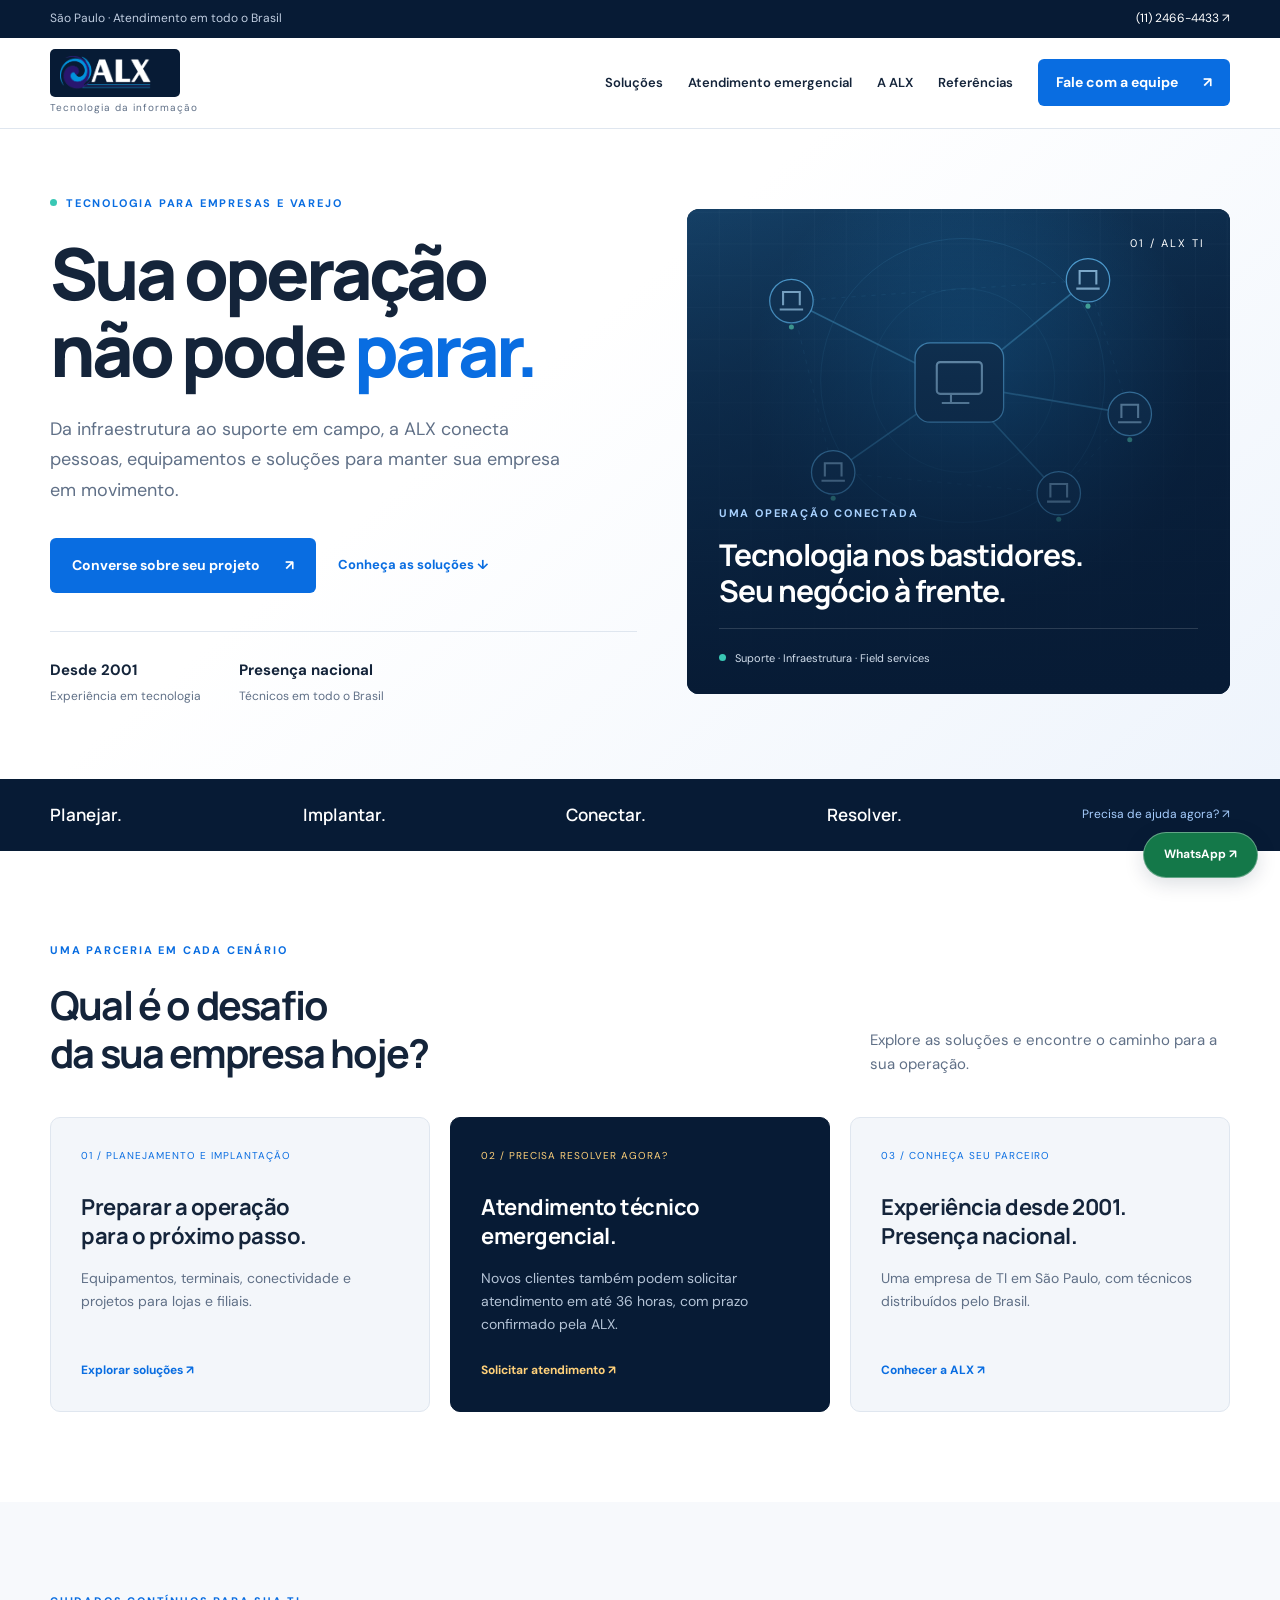
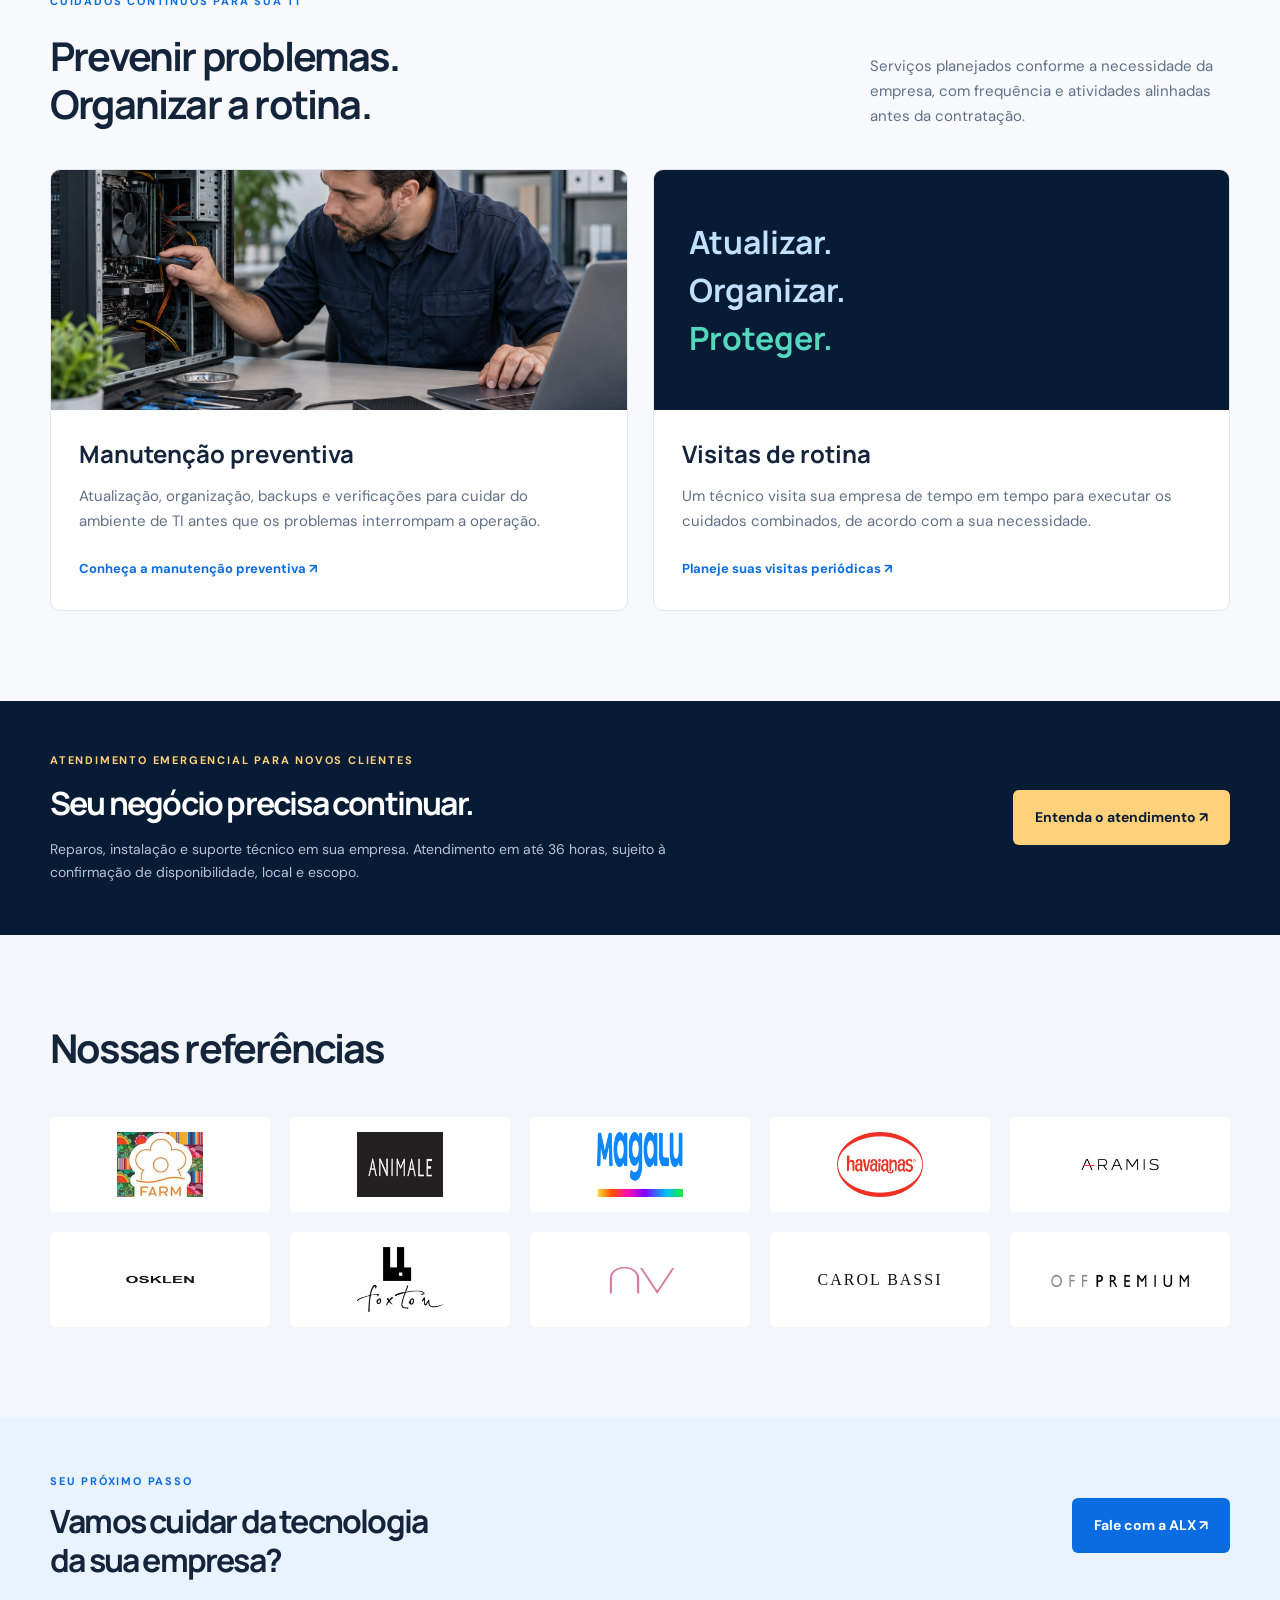
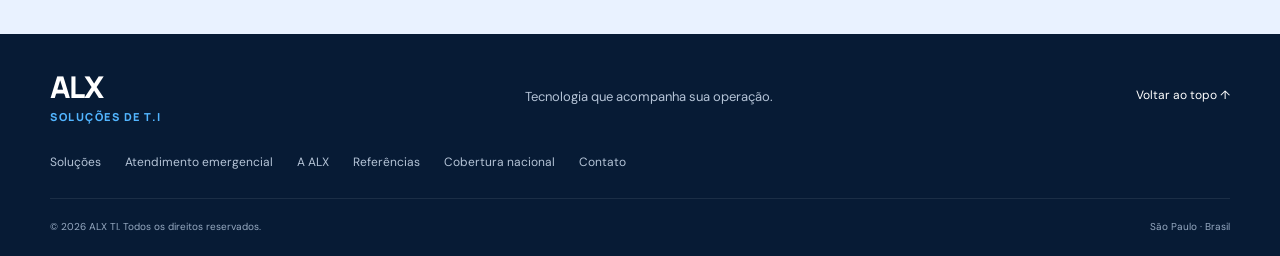
==== commit f0bdf863: "Adicionar solicitação via modal WhatsApp, manutenção preventiva e imagens de IA" ====
--- a/index.html
+++ b/index.html
@@ -12,9 +12,10 @@
 <div class="topline"><div class="wrap"><span>São Paulo · Atendimento em todo o Brasil</span><a href="tel:+551124664433">(11) 2466-4433 ↗</a></div></div>
 <header><div class="wrap navigation"><a class="brand" href="index.html" aria-label="ALX TI — início"><img src="assets/logo.png" alt="ALX TI"><span>Tecnologia da informação</span></a><button class="menu-toggle" aria-label="Abrir menu" aria-expanded="false" aria-controls="menu">☰</button><nav id="menu" aria-label="Principal"><a href="solucoes.html">Soluções</a><a href="emergencial.html">Atendimento emergencial</a><a href="sobre.html">A ALX</a><a href="referencias.html">Referências</a><a class="button small" href="contato.html">Fale com a equipe <span>↗</span></a></nav></div></header>
 <main id="conteudo">
-<section class="hero" id="inicio"><div class="wrap hero-grid"><div><p class="eyebrow"><span class="dot"></span> Tecnologia para empresas e varejo</p><h1>Sua operação<br>não pode <em>parar.</em></h1><p class="lead">Da infraestrutura ao suporte em campo, a ALX conecta pessoas, equipamentos e soluções para manter sua empresa em movimento.</p><div class="actions"><a class="button" href="contato.html">Converse sobre seu projeto <span>↗</span></a><a class="text-link" href="solucoes.html">Conheça as soluções ↓</a></div><div class="hero-facts"><div><strong>Desde 2001</strong><span>Experiência em tecnologia</span></div><div><strong>Presença nacional</strong><span>Técnicos em todo o Brasil</span></div></div></div><div class="hero-visual"><img src="assets/network.svg" alt="Ilustração de uma rede que conecta a operação central a diferentes unidades" fetchpriority="high"><div class="visual-overlay"></div><div class="visual-caption"><span class="eyebrow">Uma operação conectada</span><h2>Tecnologia nos bastidores.<br>Seu negócio à frente.</h2></div><div class="network-label"><span class="dot"></span> Suporte · Infraestrutura · Field services</div><div class="image-index">01 / ALX TI</div></div></div></section><section class="service-strip"><div class="wrap"><span>Planejar.</span><span>Implantar.</span><span>Conectar.</span><span>Resolver.</span><a href="emergencial.html">Precisa de ajuda agora? ↗</a></div></section><section class="section home-paths"><div class="wrap"><div class="section-heading"><div><p class="eyebrow">Uma parceria em cada cenário</p><h2>Qual é o desafio<br>da sua empresa hoje?</h2></div><p>Explore as soluções e encontre o caminho para a sua operação.</p></div><div class="path-grid"><a href="solucoes.html"><span>01 / Planejamento e implantação</span><h3>Preparar a operação<br>para o próximo passo.</h3><p>Equipamentos, terminais, conectividade e projetos para lojas e filiais.</p><b>Explorar soluções ↗</b></a><a class="urgent-path" href="emergencial.html"><span>02 / Precisa resolver agora?</span><h3>Atendimento técnico<br>emergencial.</h3><p>Novos clientes também podem solicitar atendimento em até 36 horas, com prazo confirmado pela ALX.</p><b>Solicitar atendimento ↗</b></a><a href="sobre.html"><span>03 / Conheça seu parceiro</span><h3>Experiência desde 2001.<br>Presença nacional.</h3><p>Uma empresa de TI em São Paulo, com técnicos distribuídos pelo Brasil.</p><b>Conhecer a ALX ↗</b></a></div></div></section><section class="home-emergency"><div class="wrap"><div><p class="eyebrow">Atendimento emergencial para novos clientes</p><h2>Seu negócio precisa continuar.</h2><p>Reparos, instalação e suporte técnico em sua empresa. Atendimento em até 36 horas, sujeito à confirmação de disponibilidade, local e escopo.</p></div><a class="button amber-button" href="emergencial.html">Entenda o atendimento ↗</a></div></section><section class="clients section" id="clientes"><div class="wrap"><div class="section-heading"><h2>Nossas referências</h2></div><div class="logos"><img src="assets/farm.jpg" alt="FARM" loading="lazy"><img src="assets/animale.jpg" alt="Animale" loading="lazy"><img src="assets/magalu.png" alt="Magalu" loading="lazy"><img src="assets/havaianas.png" alt="Havaianas" loading="lazy"><img src="assets/aramis.png" alt="Aramis" loading="lazy"><img src="assets/osklen.png" alt="Osklen" loading="lazy"><img src="assets/foxton.png" alt="Foxton" loading="lazy"><img src="assets/bynv.png" alt="ByNV" loading="lazy"><div class="wordmark" aria-label="Carol Bassi">CAROL BASSI</div><img src="assets/offpremium.png" alt="OffPremium" loading="lazy"></div></div></section><section class="closing-cta"><div class="wrap"><div><p class="eyebrow">Seu próximo passo</p><h2>Vamos cuidar da tecnologia<br>da sua empresa?</h2></div><a class="button" href="contato.html">Fale com a ALX ↗</a></div></section>
+<section class="hero" id="inicio"><div class="wrap hero-grid"><div><p class="eyebrow"><span class="dot"></span> Tecnologia para empresas e varejo</p><h1>Sua operação<br>não pode <em>parar.</em></h1><p class="lead">Da infraestrutura ao suporte em campo, a ALX conecta pessoas, equipamentos e soluções para manter sua empresa em movimento.</p><div class="actions"><a class="button" href="contato.html">Converse sobre seu projeto <span>↗</span></a><a class="text-link" href="solucoes.html">Conheça as soluções ↓</a></div><div class="hero-facts"><div><strong>Desde 2001</strong><span>Experiência em tecnologia</span></div><div><strong>Presença nacional</strong><span>Técnicos em todo o Brasil</span></div></div></div><div class="hero-visual"><img src="assets/network.svg" alt="Ilustração de uma rede que conecta a operação central a diferentes unidades" fetchpriority="high"><div class="visual-overlay"></div><div class="visual-caption"><span class="eyebrow">Uma operação conectada</span><h2>Tecnologia nos bastidores.<br>Seu negócio à frente.</h2></div><div class="network-label"><span class="dot"></span> Suporte · Infraestrutura · Field services</div><div class="image-index">01 / ALX TI</div></div></div></section><section class="service-strip"><div class="wrap"><span>Planejar.</span><span>Implantar.</span><span>Conectar.</span><span>Resolver.</span><a href="emergencial.html">Precisa de ajuda agora? ↗</a></div></section><section class="section home-paths"><div class="wrap"><div class="section-heading"><div><p class="eyebrow">Uma parceria em cada cenário</p><h2>Qual é o desafio<br>da sua empresa hoje?</h2></div><p>Explore as soluções e encontre o caminho para a sua operação.</p></div><div class="path-grid"><a href="solucoes.html"><span>01 / Planejamento e implantação</span><h3>Preparar a operação<br>para o próximo passo.</h3><p>Equipamentos, terminais, conectividade e projetos para lojas e filiais.</p><b>Explorar soluções ↗</b></a><a class="urgent-path" href="emergencial.html"><span>02 / Precisa resolver agora?</span><h3>Atendimento técnico<br>emergencial.</h3><p>Novos clientes também podem solicitar atendimento em até 36 horas, com prazo confirmado pela ALX.</p><b>Solicitar atendimento ↗</b></a><a href="sobre.html"><span>03 / Conheça seu parceiro</span><h3>Experiência desde 2001.<br>Presença nacional.</h3><p>Uma empresa de TI em São Paulo, com técnicos distribuídos pelo Brasil.</p><b>Conhecer a ALX ↗</b></a></div></div></section><section class="section maintenance-home"><div class="wrap"><div class="section-heading"><div><p class="eyebrow">Cuidados contínuos para sua TI</p><h2>Prevenir problemas.<br>Organizar a rotina.</h2></div><p>Serviços planejados conforme a necessidade da empresa, com frequência e atividades alinhadas antes da contratação.</p></div><div class="maintenance-grid"><article><img src="assets/preventiva-ia.png" alt="Imagem ilustrativa gerada por IA: manutenção preventiva em computador" loading="lazy"><div><h3>Manutenção preventiva</h3><p>Atualização, organização, backups e verificações para cuidar do ambiente de TI antes que os problemas interrompam a operação.</p><a class="text-link" href="solucoes.html#preventiva">Conheça a manutenção preventiva ↗</a></div></article><article><div class="routine-art" aria-hidden="true"><span>Atualizar.</span><span>Organizar.</span><span>Proteger.</span></div><div><h3>Visitas de rotina</h3><p>Um técnico visita sua empresa de tempo em tempo para executar os cuidados combinados, de acordo com a sua necessidade.</p><a class="text-link" href="solucoes.html#rotina">Planeje suas visitas periódicas ↗</a></div></article></div></div></section><section class="home-emergency"><div class="wrap"><div><p class="eyebrow">Atendimento emergencial para novos clientes</p><h2>Seu negócio precisa continuar.</h2><p>Reparos, instalação e suporte técnico em sua empresa. Atendimento em até 36 horas, sujeito à confirmação de disponibilidade, local e escopo.</p></div><a class="button amber-button" href="emergencial.html">Entenda o atendimento ↗</a></div></section><section class="clients section" id="clientes"><div class="wrap"><div class="section-heading"><h2>Nossas referências</h2></div><div class="logos"><img src="assets/farm.jpg" alt="FARM" loading="lazy"><img src="assets/animale.jpg" alt="Animale" loading="lazy"><img src="assets/magalu.png" alt="Magalu" loading="lazy"><img src="assets/havaianas.png" alt="Havaianas" loading="lazy"><img src="assets/aramis.png" alt="Aramis" loading="lazy"><img src="assets/osklen.png" alt="Osklen" loading="lazy"><img src="assets/foxton.png" alt="Foxton" loading="lazy"><img src="assets/bynv.png" alt="ByNV" loading="lazy"><div class="wordmark" aria-label="Carol Bassi">CAROL BASSI</div><img src="assets/offpremium.png" alt="OffPremium" loading="lazy"></div></div></section><section class="closing-cta"><div class="wrap"><div><p class="eyebrow">Seu próximo passo</p><h2>Vamos cuidar da tecnologia<br>da sua empresa?</h2></div><a class="button" href="contato.html">Fale com a ALX ↗</a></div></section>
 </main>
 <footer><div class="wrap footer-grid"><a class="footer-brand" href="index.html">ALX <span>SOLUÇÕES DE T.I</span></a><p>Tecnologia que acompanha sua operação.</p><a href="#conteudo">Voltar ao topo ↑</a></div><div class="wrap footer-nav"><a href="solucoes.html">Soluções</a><a href="emergencial.html">Atendimento emergencial</a><a href="sobre.html">A ALX</a><a href="referencias.html">Referências</a><a href="cobertura-nacional.html">Cobertura nacional</a><a href="contato.html">Contato</a></div><div class="wrap footer-bottom"><span>© <span id="year">2026</span> ALX TI. Todos os direitos reservados.</span><span>São Paulo · Brasil</span></div></footer>
 <a class="floating-wa" href="https://wa.me/5511957455000?text=Ol%C3%A1%2C%20gostaria%20de%20conversar%20sobre%20um%20servi%C3%A7o%20de%20TI." target="_blank" rel="noopener noreferrer" aria-label="Conversar com a ALX no WhatsApp">WhatsApp ↗</a>
+<dialog id="request-dialog" aria-labelledby="request-title"><div class="dialog-heading"><div><p class="eyebrow">Atendimento ALX</p><h2 id="request-title">Solicitar atendimento agora</h2></div><button type="button" class="dialog-close" aria-label="Fechar solicitação">×</button></div><p class="dialog-intro">Conte o que precisa. Vamos preparar uma mensagem com suas informações para o WhatsApp da ALX.</p><form id="request-form"><div class="form-row"><label>Nome completo<input name="nome" autocomplete="name" required maxlength="100"></label><label>Empresa <span class="optional">(opcional)</span><input name="empresa" autocomplete="organization" maxlength="120"></label></div><div class="form-row"><label>Cidade<input name="cidade" autocomplete="address-level2" required maxlength="100"></label><label>Estado<select name="estado" autocomplete="address-level1" required><option value="">Selecione a UF</option><option>AC</option><option>AL</option><option>AP</option><option>AM</option><option>BA</option><option>CE</option><option>DF</option><option>ES</option><option>GO</option><option>MA</option><option>MT</option><option>MS</option><option>MG</option><option>PA</option><option>PB</option><option>PR</option><option>PE</option><option>PI</option><option>RJ</option><option>RN</option><option>RS</option><option>RO</option><option>RR</option><option>SC</option><option>SP</option><option>SE</option><option>TO</option></select></label></div><label>Telefone com DDD<input name="telefone" type="tel" autocomplete="tel" inputmode="tel" required minlength="10" maxlength="22" placeholder="(11) 99999-9999"></label><label>Endereço do atendimento<input name="endereco" autocomplete="street-address" required maxlength="250" placeholder="Rua, número, bairro e complemento"></label><label>Tipo de problema<select name="tipo" required><option value="">Selecione</option><option>Atendimento emergencial</option><option>Computador ou notebook</option><option>PDV, impressora ou pin pad</option><option>Rede ou internet</option><option>Instalação de equipamentos</option><option>Manutenção preventiva</option><option>Visitas de rotina</option><option>Outro problema de TI</option></select></label><label>Descrição do problema<textarea name="descricao" rows="3" required maxlength="2000" placeholder="O que aconteceu, equipamentos envolvidos e impacto na operação…"></textarea></label><p class="form-note">Você revisa e confirma o envio no WhatsApp. Estes dados não são armazenados pelo site. Disponibilidade, orçamento e prazo são confirmados pela ALX.</p><button class="button" type="submit">Continuar no WhatsApp ↗</button><p id="request-status" role="status"></p><a id="request-fallback" hidden target="_blank" rel="noopener noreferrer">Abrir mensagem no WhatsApp ↗</a></form></dialog>
 </body></html>
 
--- a/styles.css
+++ b/styles.css
@@ -12,3 +12,8 @@
 .coverage-hero{padding:65px 0;background:linear-gradient(135deg,#eef5ff,#fff)}.coverage-grid{display:grid;grid-template-columns:1.05fr 1fr;gap:50px;align-items:center}.coverage-hero h1{font-size:clamp(40px,4.4vw,64px);letter-spacing:-2.5px}.coverage-hero h1 em{font-style:normal;color:var(--blue)}.coverage-hero .eyebrow{margin-top:28px}.coverage-hero .lead{font-size:16px}.coverage-hero .button{margin-top:28px}.coverage-note{font-size:12px;color:var(--muted);margin-top:15px;max-width:430px}.brazil-map{margin:0}.brazil-map img{width:100%;border-radius:14px}.brazil-map figcaption{font-size:11px;color:var(--muted);margin-top:12px;text-align:center}.coverage-cards{display:grid;grid-template-columns:repeat(3,1fr);gap:25px}.coverage-cards article{padding:30px;border:1px solid var(--line);border-radius:10px}.coverage-cards h3{margin:20px 0 15px;font-size:22px}.coverage-cards p{font-size:14px;color:var(--muted)}.personal-care{background:var(--navy);color:#fff}.personal-care .eyebrow{color:#92c5ff}.personal-care .section-heading>p{color:#b5c4d7}.care-timeline{display:grid;grid-template-columns:repeat(3,1fr);gap:35px;border-top:1px solid #ffffff20;padding-top:35px}.care-timeline span{font-size:12px;color:var(--amber);text-transform:uppercase;letter-spacing:1px}.care-timeline h3{font-size:22px;margin:20px 0 15px}.care-timeline p{font-size:14px;color:#b5c4d7}.coverage-next .wrap{display:grid;grid-template-columns:1.4fr 1fr;gap:70px}.coverage-next p{color:var(--muted);font-size:15px;margin-top:20px}.coverage-next aside{background:var(--soft);padding:30px;border-radius:10px}.coverage-next aside h3{font-size:18px}.coverage-next aside strong{display:block;color:var(--blue);font-size:40px;font-family:Manrope;margin-top:15px}.coverage-next aside p{font-size:13px}.coverage-next aside a{display:block;color:var(--blue);font-size:12px;font-weight:700;margin-top:25px}.coverage-actions{display:flex;flex-wrap:wrap;align-items:center;gap:20px;margin-top:30px}
 @media(max-width:1000px){.coverage-grid{gap:30px}.coverage-next .wrap{gap:35px}.coverage-cards{gap:15px}.coverage-cards article{padding:22px}}
 @media(max-width:760px){.coverage-hero{padding:40px 0}.coverage-grid,.coverage-next .wrap{grid-template-columns:1fr}.coverage-hero h1{font-size:43px;letter-spacing:-2px}.coverage-cards,.care-timeline{grid-template-columns:1fr;gap:20px}.care-timeline article{border-bottom:1px solid #ffffff20;padding-bottom:20px}.care-timeline article:last-child{border:0}.brazil-map{max-width:450px;margin:15px auto 0}.coverage-next aside{padding:25px}}
+.page-request{margin-top:25px}.services{grid-template-columns:repeat(3,1fr)}.services article:nth-child(3){border-right:0}.services article:nth-child(-n+3){border-bottom:1px solid var(--line)}.services article:nth-child(4),.services article:nth-child(5){border-right:1px solid var(--line)}.service-photo{width:calc(100% + 48px);max-width:none;height:170px;object-fit:cover;margin:-28px -24px 25px}.services article:has(.service-photo) .service-number{top:183px}.services article:has(.service-photo) .service-icon{display:none}.services article:has(.service-photo) h3{margin-top:12px}.maintenance-home{background:#f7f9fc}.maintenance-grid{display:grid;grid-template-columns:1fr 1fr;gap:25px}.maintenance-grid article{background:#fff;border:1px solid var(--line);border-radius:10px;overflow:hidden}.maintenance-grid img,.routine-art{width:100%;height:240px;object-fit:cover}.maintenance-grid article>div:not(.routine-art){padding:28px}.maintenance-grid h3{font-size:24px;margin-bottom:14px}.maintenance-grid p{font-size:15px;color:var(--muted);margin-bottom:22px}.routine-art{background:var(--navy);padding:35px;display:flex;flex-direction:column;justify-content:center;font-family:Manrope;font-size:32px;line-height:1.5;font-weight:700;color:#c2e0ff}.routine-art span:last-child{color:#54d8bd}body.dialog-open{overflow:hidden}dialog{width:min(680px,calc(100% - 28px));max-height:90dvh;overflow-y:auto;border:0;border-radius:14px;padding:28px;box-shadow:0 25px 100px #0005;color:var(--ink)}dialog::backdrop{background:#071b35bd;backdrop-filter:blur(4px)}.dialog-heading{display:flex;align-items:flex-start;justify-content:space-between;gap:20px}.dialog-heading .eyebrow{margin-bottom:10px}.dialog-heading h2{font-size:27px;letter-spacing:-.8px}.dialog-close{background:var(--soft);border:0;border-radius:50%;width:36px;height:36px;flex-shrink:0;font-size:26px;line-height:1;cursor:pointer;color:var(--navy)}.dialog-intro{font-size:13px;color:var(--muted);margin:16px 0}.optional{font-weight:400;color:var(--muted)}#request-form{padding:0;border:0;border-radius:0}#request-form label{margin:12px 0}#request-status{margin:12px 0 5px}#request-fallback{font-size:13px;color:var(--blue);text-decoration:underline}
+@media(max-width:1000px){.services{grid-template-columns:repeat(2,1fr)}.services article:nth-child(odd){border-right:1px solid var(--line)}.services article:nth-child(even){border-right:0}.services article:nth-child(-n+4){border-bottom:1px solid var(--line)}.service-photo{width:calc(100% + 48px)}}
+@media(max-width:760px){.service-photo{width:calc(100% + 36px);margin:-23px -18px 22px;height:145px}.services article:has(.service-photo) .service-number{top:158px}.maintenance-grid{grid-template-columns:1fr}.maintenance-grid img,.routine-art{height:210px}dialog{padding:22px;max-height:92dvh}.dialog-heading h2{font-size:24px}.dialog-close{width:32px;height:32px}.dialog-intro{font-size:12px}.dialog-open .floating-wa{display:none}}
+@media(max-width:380px){.services{grid-template-columns:1fr}.services article{border-right:0!important;border-bottom:1px solid var(--line)}}
+@media(max-width:760px){#request-form .form-row{grid-template-columns:1fr;gap:0}#request-form input,#request-form select,#request-form textarea{font-size:16px}}
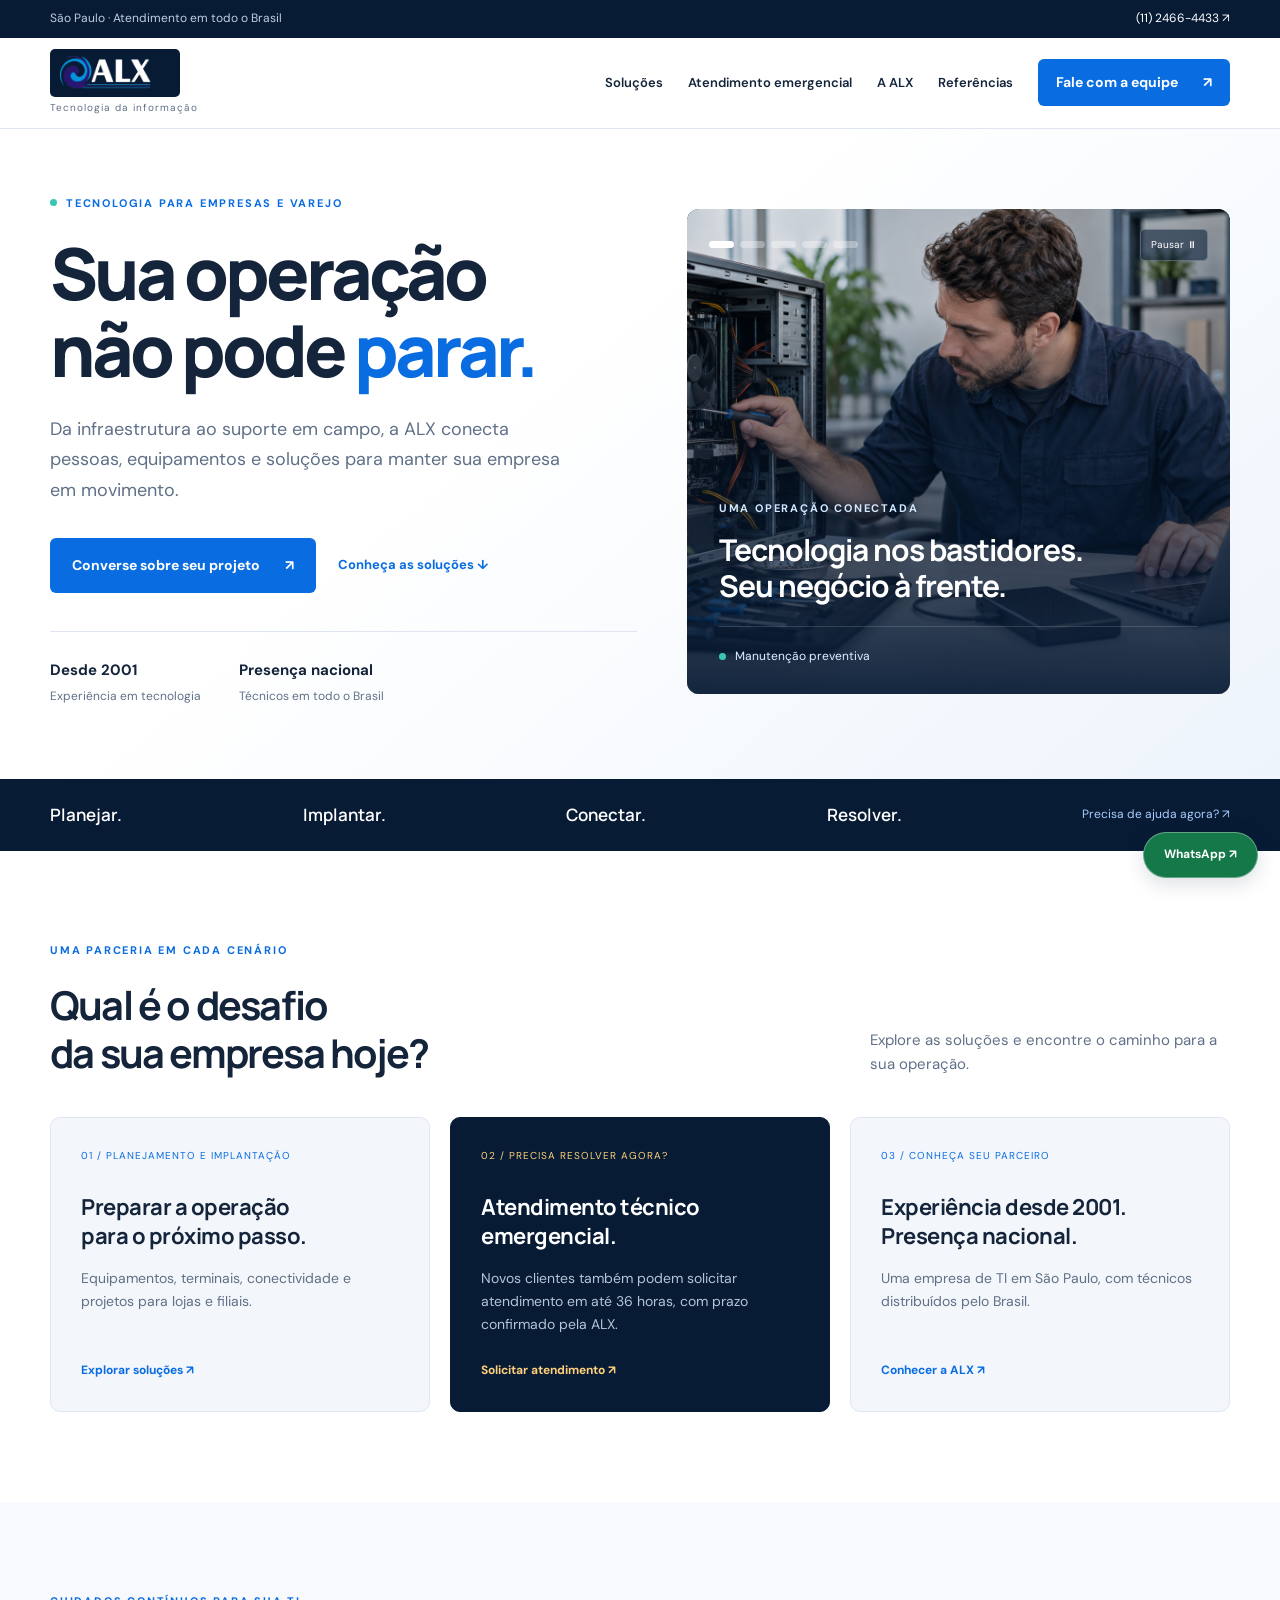
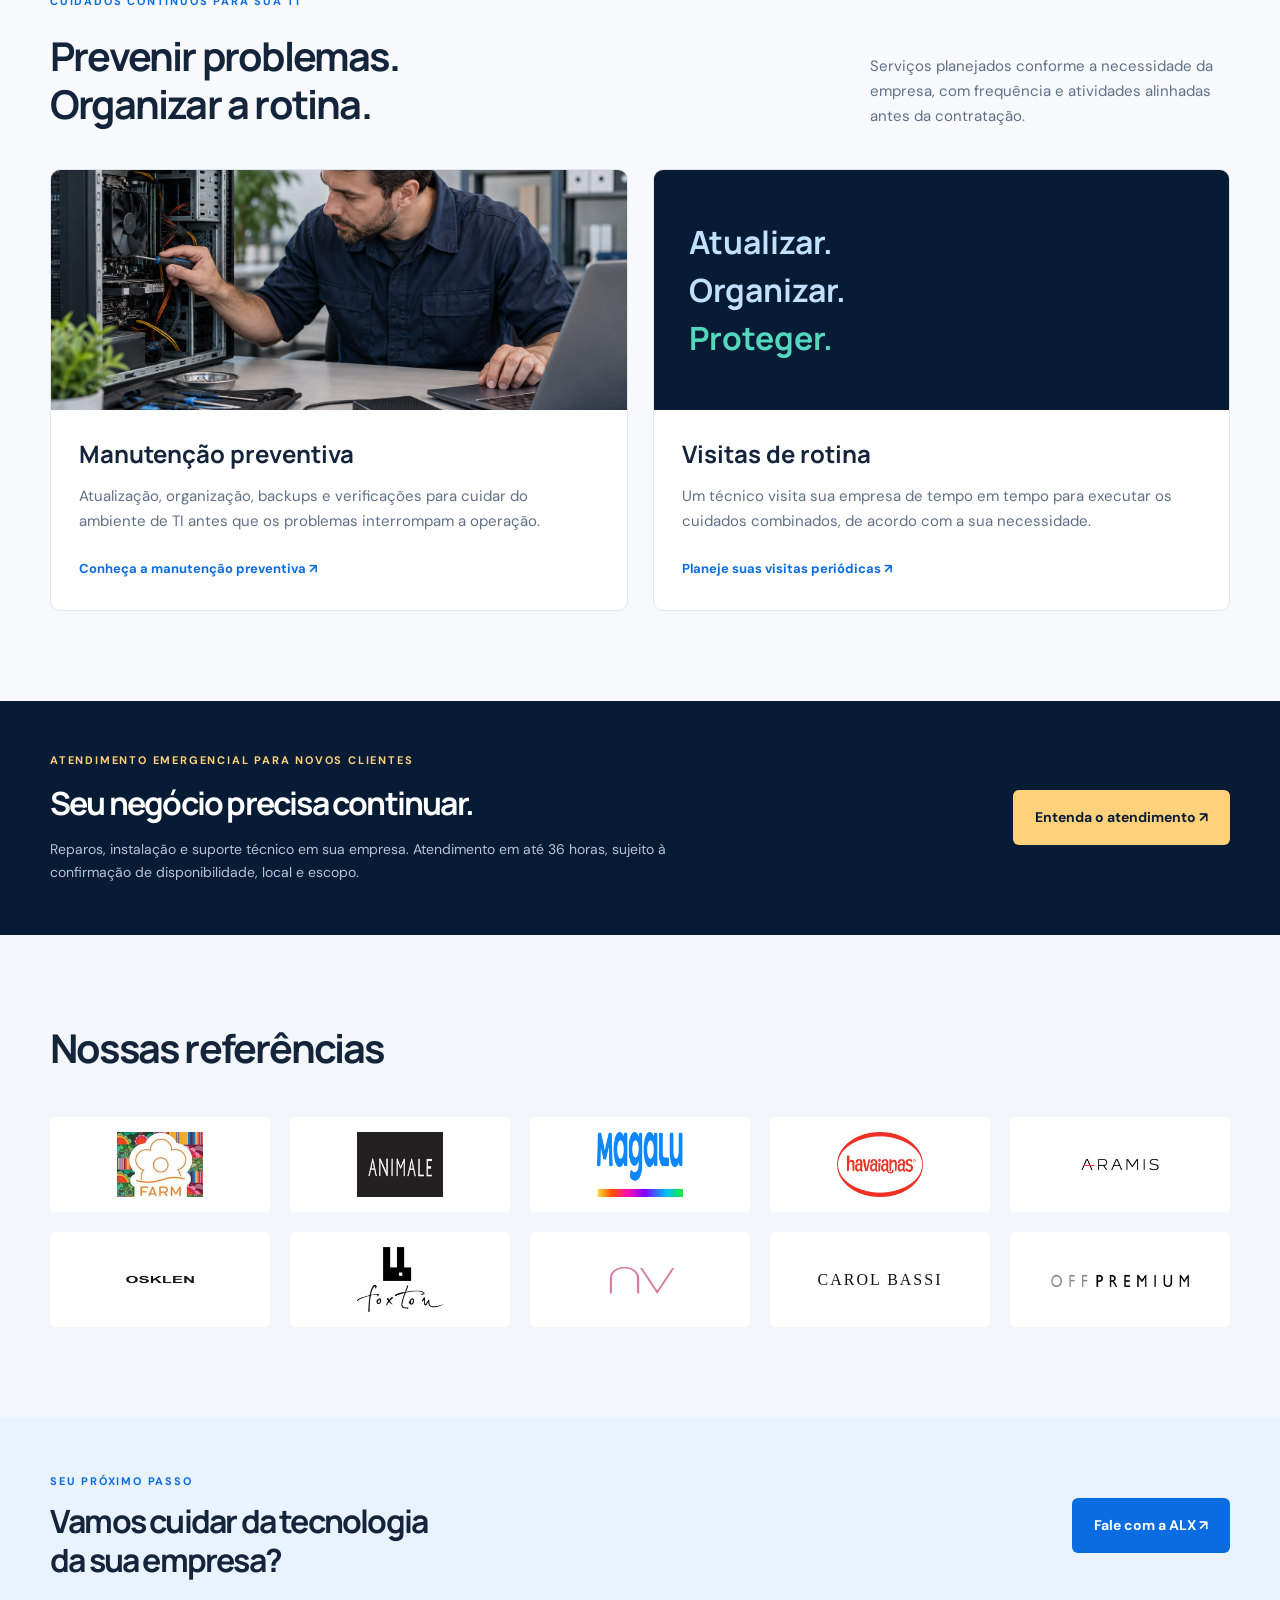
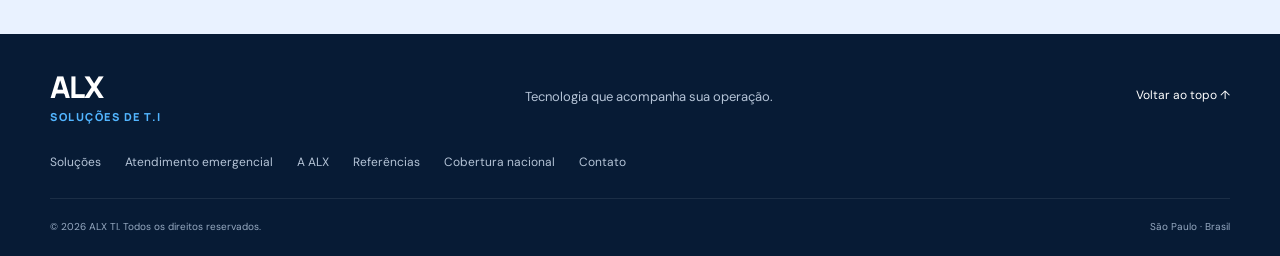
==== commit 3c9d2625: "Adicionar slideshow de serviços e imagem de montagem de rack" ====
--- a/index.html
+++ b/index.html
@@ -12,7 +12,7 @@
 <div class="topline"><div class="wrap"><span>São Paulo · Atendimento em todo o Brasil</span><a href="tel:+551124664433">(11) 2466-4433 ↗</a></div></div>
 <header><div class="wrap navigation"><a class="brand" href="index.html" aria-label="ALX TI — início"><img src="assets/logo.png" alt="ALX TI"><span>Tecnologia da informação</span></a><button class="menu-toggle" aria-label="Abrir menu" aria-expanded="false" aria-controls="menu">☰</button><nav id="menu" aria-label="Principal"><a href="solucoes.html">Soluções</a><a href="emergencial.html">Atendimento emergencial</a><a href="sobre.html">A ALX</a><a href="referencias.html">Referências</a><a class="button small" href="contato.html">Fale com a equipe <span>↗</span></a></nav></div></header>
 <main id="conteudo">
-<section class="hero" id="inicio"><div class="wrap hero-grid"><div><p class="eyebrow"><span class="dot"></span> Tecnologia para empresas e varejo</p><h1>Sua operação<br>não pode <em>parar.</em></h1><p class="lead">Da infraestrutura ao suporte em campo, a ALX conecta pessoas, equipamentos e soluções para manter sua empresa em movimento.</p><div class="actions"><a class="button" href="contato.html">Converse sobre seu projeto <span>↗</span></a><a class="text-link" href="solucoes.html">Conheça as soluções ↓</a></div><div class="hero-facts"><div><strong>Desde 2001</strong><span>Experiência em tecnologia</span></div><div><strong>Presença nacional</strong><span>Técnicos em todo o Brasil</span></div></div></div><div class="hero-visual"><img src="assets/network.svg" alt="Ilustração de uma rede que conecta a operação central a diferentes unidades" fetchpriority="high"><div class="visual-overlay"></div><div class="visual-caption"><span class="eyebrow">Uma operação conectada</span><h2>Tecnologia nos bastidores.<br>Seu negócio à frente.</h2></div><div class="network-label"><span class="dot"></span> Suporte · Infraestrutura · Field services</div><div class="image-index">01 / ALX TI</div></div></div></section><section class="service-strip"><div class="wrap"><span>Planejar.</span><span>Implantar.</span><span>Conectar.</span><span>Resolver.</span><a href="emergencial.html">Precisa de ajuda agora? ↗</a></div></section><section class="section home-paths"><div class="wrap"><div class="section-heading"><div><p class="eyebrow">Uma parceria em cada cenário</p><h2>Qual é o desafio<br>da sua empresa hoje?</h2></div><p>Explore as soluções e encontre o caminho para a sua operação.</p></div><div class="path-grid"><a href="solucoes.html"><span>01 / Planejamento e implantação</span><h3>Preparar a operação<br>para o próximo passo.</h3><p>Equipamentos, terminais, conectividade e projetos para lojas e filiais.</p><b>Explorar soluções ↗</b></a><a class="urgent-path" href="emergencial.html"><span>02 / Precisa resolver agora?</span><h3>Atendimento técnico<br>emergencial.</h3><p>Novos clientes também podem solicitar atendimento em até 36 horas, com prazo confirmado pela ALX.</p><b>Solicitar atendimento ↗</b></a><a href="sobre.html"><span>03 / Conheça seu parceiro</span><h3>Experiência desde 2001.<br>Presença nacional.</h3><p>Uma empresa de TI em São Paulo, com técnicos distribuídos pelo Brasil.</p><b>Conhecer a ALX ↗</b></a></div></div></section><section class="section maintenance-home"><div class="wrap"><div class="section-heading"><div><p class="eyebrow">Cuidados contínuos para sua TI</p><h2>Prevenir problemas.<br>Organizar a rotina.</h2></div><p>Serviços planejados conforme a necessidade da empresa, com frequência e atividades alinhadas antes da contratação.</p></div><div class="maintenance-grid"><article><img src="assets/preventiva-ia.png" alt="Imagem ilustrativa gerada por IA: manutenção preventiva em computador" loading="lazy"><div><h3>Manutenção preventiva</h3><p>Atualização, organização, backups e verificações para cuidar do ambiente de TI antes que os problemas interrompam a operação.</p><a class="text-link" href="solucoes.html#preventiva">Conheça a manutenção preventiva ↗</a></div></article><article><div class="routine-art" aria-hidden="true"><span>Atualizar.</span><span>Organizar.</span><span>Proteger.</span></div><div><h3>Visitas de rotina</h3><p>Um técnico visita sua empresa de tempo em tempo para executar os cuidados combinados, de acordo com a sua necessidade.</p><a class="text-link" href="solucoes.html#rotina">Planeje suas visitas periódicas ↗</a></div></article></div></div></section><section class="home-emergency"><div class="wrap"><div><p class="eyebrow">Atendimento emergencial para novos clientes</p><h2>Seu negócio precisa continuar.</h2><p>Reparos, instalação e suporte técnico em sua empresa. Atendimento em até 36 horas, sujeito à confirmação de disponibilidade, local e escopo.</p></div><a class="button amber-button" href="emergencial.html">Entenda o atendimento ↗</a></div></section><section class="clients section" id="clientes"><div class="wrap"><div class="section-heading"><h2>Nossas referências</h2></div><div class="logos"><img src="assets/farm.jpg" alt="FARM" loading="lazy"><img src="assets/animale.jpg" alt="Animale" loading="lazy"><img src="assets/magalu.png" alt="Magalu" loading="lazy"><img src="assets/havaianas.png" alt="Havaianas" loading="lazy"><img src="assets/aramis.png" alt="Aramis" loading="lazy"><img src="assets/osklen.png" alt="Osklen" loading="lazy"><img src="assets/foxton.png" alt="Foxton" loading="lazy"><img src="assets/bynv.png" alt="ByNV" loading="lazy"><div class="wordmark" aria-label="Carol Bassi">CAROL BASSI</div><img src="assets/offpremium.png" alt="OffPremium" loading="lazy"></div></div></section><section class="closing-cta"><div class="wrap"><div><p class="eyebrow">Seu próximo passo</p><h2>Vamos cuidar da tecnologia<br>da sua empresa?</h2></div><a class="button" href="contato.html">Fale com a ALX ↗</a></div></section>
+<section class="hero" id="inicio"><div class="wrap hero-grid"><div><p class="eyebrow"><span class="dot"></span> Tecnologia para empresas e varejo</p><h1>Sua operação<br>não pode <em>parar.</em></h1><p class="lead">Da infraestrutura ao suporte em campo, a ALX conecta pessoas, equipamentos e soluções para manter sua empresa em movimento.</p><div class="actions"><a class="button" href="contato.html">Converse sobre seu projeto <span>↗</span></a><a class="text-link" href="solucoes.html">Conheça as soluções ↓</a></div><div class="hero-facts"><div><strong>Desde 2001</strong><span>Experiência em tecnologia</span></div><div><strong>Presença nacional</strong><span>Técnicos em todo o Brasil</span></div></div></div><div class="hero-visual hero-slideshow" role="region" aria-label="Serviços ALX em imagens"><img class="hero-slide active" src="assets/preventiva-ia.png" alt="Imagem ilustrativa de IA: Manutenção preventiva em computador" data-caption="Manutenção preventiva" fetchpriority=high aria-hidden="false"><img class="hero-slide" src="assets/field-services-ia.png" alt="Imagem ilustrativa de IA: Técnico realizando atendimento em loja" data-caption="Visitas de rotina" loading=lazy aria-hidden="true"><img class="hero-slide" src="assets/loja-ia.png" alt="Imagem ilustrativa de IA: Equipe preparando equipamentos de TI em uma loja" data-caption="Montagem de loja" loading=lazy aria-hidden="true"><img class="hero-slide" src="assets/cftv-ia.png" alt="Imagem ilustrativa de IA: Técnico realizando manutenção em câmera de segurança" data-caption="Manutenção de CFTV" loading=lazy aria-hidden="true"><img class="hero-slide" src="assets/rack-ia.png" alt="Imagem ilustrativa de IA: Técnico organizando cabos e equipamentos em rack de TI" data-caption="Montagem de rack de TI" loading=lazy aria-hidden="true"><div class="visual-overlay"></div><div class="visual-caption"><span class="eyebrow">Uma operação conectada</span><h2>Tecnologia nos bastidores.<br>Seu negócio à frente.</h2></div><div class="network-label"><span class="dot"></span><span id="slide-caption">Manutenção preventiva</span></div><div class="slideshow-controls"><div class="slide-dots"><button type="button" class="slide-dot" data-slide="0" aria-label="Ver Manutenção preventiva" aria-pressed="true"></button><button type="button" class="slide-dot" data-slide="1" aria-label="Ver Visitas de rotina" aria-pressed="false"></button><button type="button" class="slide-dot" data-slide="2" aria-label="Ver Montagem de loja" aria-pressed="false"></button><button type="button" class="slide-dot" data-slide="3" aria-label="Ver Manutenção de CFTV" aria-pressed="false"></button><button type="button" class="slide-dot" data-slide="4" aria-label="Ver Montagem de rack de TI" aria-pressed="false"></button></div><button id="slide-pause" type="button" aria-label="Pausar apresentação">Pausar ⏸</button></div></div></div></section><section class="service-strip"><div class="wrap"><span>Planejar.</span><span>Implantar.</span><span>Conectar.</span><span>Resolver.</span><a href="emergencial.html">Precisa de ajuda agora? ↗</a></div></section><section class="section home-paths"><div class="wrap"><div class="section-heading"><div><p class="eyebrow">Uma parceria em cada cenário</p><h2>Qual é o desafio<br>da sua empresa hoje?</h2></div><p>Explore as soluções e encontre o caminho para a sua operação.</p></div><div class="path-grid"><a href="solucoes.html"><span>01 / Planejamento e implantação</span><h3>Preparar a operação<br>para o próximo passo.</h3><p>Equipamentos, terminais, conectividade e projetos para lojas e filiais.</p><b>Explorar soluções ↗</b></a><a class="urgent-path" href="emergencial.html"><span>02 / Precisa resolver agora?</span><h3>Atendimento técnico<br>emergencial.</h3><p>Novos clientes também podem solicitar atendimento em até 36 horas, com prazo confirmado pela ALX.</p><b>Solicitar atendimento ↗</b></a><a href="sobre.html"><span>03 / Conheça seu parceiro</span><h3>Experiência desde 2001.<br>Presença nacional.</h3><p>Uma empresa de TI em São Paulo, com técnicos distribuídos pelo Brasil.</p><b>Conhecer a ALX ↗</b></a></div></div></section><section class="section maintenance-home"><div class="wrap"><div class="section-heading"><div><p class="eyebrow">Cuidados contínuos para sua TI</p><h2>Prevenir problemas.<br>Organizar a rotina.</h2></div><p>Serviços planejados conforme a necessidade da empresa, com frequência e atividades alinhadas antes da contratação.</p></div><div class="maintenance-grid"><article><img src="assets/preventiva-ia.png" alt="Imagem ilustrativa gerada por IA: manutenção preventiva em computador" loading="lazy"><div><h3>Manutenção preventiva</h3><p>Atualização, organização, backups e verificações para cuidar do ambiente de TI antes que os problemas interrompam a operação.</p><a class="text-link" href="solucoes.html#preventiva">Conheça a manutenção preventiva ↗</a></div></article><article><div class="routine-art" aria-hidden="true"><span>Atualizar.</span><span>Organizar.</span><span>Proteger.</span></div><div><h3>Visitas de rotina</h3><p>Um técnico visita sua empresa de tempo em tempo para executar os cuidados combinados, de acordo com a sua necessidade.</p><a class="text-link" href="solucoes.html#rotina">Planeje suas visitas periódicas ↗</a></div></article></div></div></section><section class="home-emergency"><div class="wrap"><div><p class="eyebrow">Atendimento emergencial para novos clientes</p><h2>Seu negócio precisa continuar.</h2><p>Reparos, instalação e suporte técnico em sua empresa. Atendimento em até 36 horas, sujeito à confirmação de disponibilidade, local e escopo.</p></div><a class="button amber-button" href="emergencial.html">Entenda o atendimento ↗</a></div></section><section class="clients section" id="clientes"><div class="wrap"><div class="section-heading"><h2>Nossas referências</h2></div><div class="logos"><img src="assets/farm.jpg" alt="FARM" loading="lazy"><img src="assets/animale.jpg" alt="Animale" loading="lazy"><img src="assets/magalu.png" alt="Magalu" loading="lazy"><img src="assets/havaianas.png" alt="Havaianas" loading="lazy"><img src="assets/aramis.png" alt="Aramis" loading="lazy"><img src="assets/osklen.png" alt="Osklen" loading="lazy"><img src="assets/foxton.png" alt="Foxton" loading="lazy"><img src="assets/bynv.png" alt="ByNV" loading="lazy"><div class="wordmark" aria-label="Carol Bassi">CAROL BASSI</div><img src="assets/offpremium.png" alt="OffPremium" loading="lazy"></div></div></section><section class="closing-cta"><div class="wrap"><div><p class="eyebrow">Seu próximo passo</p><h2>Vamos cuidar da tecnologia<br>da sua empresa?</h2></div><a class="button" href="contato.html">Fale com a ALX ↗</a></div></section>
 </main>
 <footer><div class="wrap footer-grid"><a class="footer-brand" href="index.html">ALX <span>SOLUÇÕES DE T.I</span></a><p>Tecnologia que acompanha sua operação.</p><a href="#conteudo">Voltar ao topo ↑</a></div><div class="wrap footer-nav"><a href="solucoes.html">Soluções</a><a href="emergencial.html">Atendimento emergencial</a><a href="sobre.html">A ALX</a><a href="referencias.html">Referências</a><a href="cobertura-nacional.html">Cobertura nacional</a><a href="contato.html">Contato</a></div><div class="wrap footer-bottom"><span>© <span id="year">2026</span> ALX TI. Todos os direitos reservados.</span><span>São Paulo · Brasil</span></div></footer>
 <a class="floating-wa" href="https://wa.me/5511957455000?text=Ol%C3%A1%2C%20gostaria%20de%20conversar%20sobre%20um%20servi%C3%A7o%20de%20TI." target="_blank" rel="noopener noreferrer" aria-label="Conversar com a ALX no WhatsApp">WhatsApp ↗</a>
--- a/styles.css
+++ b/styles.css
@@ -17,3 +17,5 @@
 @media(max-width:760px){.service-photo{width:calc(100% + 36px);margin:-23px -18px 22px;height:145px}.services article:has(.service-photo) .service-number{top:158px}.maintenance-grid{grid-template-columns:1fr}.maintenance-grid img,.routine-art{height:210px}dialog{padding:22px;max-height:92dvh}.dialog-heading h2{font-size:24px}.dialog-close{width:32px;height:32px}.dialog-intro{font-size:12px}.dialog-open .floating-wa{display:none}}
 @media(max-width:380px){.services{grid-template-columns:1fr}.services article{border-right:0!important;border-bottom:1px solid var(--line)}}
 @media(max-width:760px){#request-form .form-row{grid-template-columns:1fr;gap:0}#request-form input,#request-form select,#request-form textarea{font-size:16px}}
+.hero-slide{position:absolute;inset:0;opacity:0;transition:opacity .8s ease;width:100%;height:100%;object-fit:cover}.hero-slide.active{opacity:1}.hero-slideshow .visual-overlay{pointer-events:none;background:linear-gradient(180deg,#071b3520 20%,#071b3560 42%,#071b35ed 100%)}.hero-slideshow .visual-caption{bottom:90px}.slideshow-controls{position:absolute;top:20px;left:22px;right:22px;display:flex;justify-content:space-between;align-items:center;gap:15px;z-index:2}.slide-dots{display:flex;gap:6px}.slide-dot{border:0;background:#ffffff55;width:25px;height:7px;border-radius:5px;padding:0;cursor:pointer;position:relative}.slide-dot:before{content:'';position:absolute;inset:-12px 0}.slide-dot[aria-pressed=true]{background:#fff}#slide-pause{background:#071b3590;border:1px solid #ffffff40;color:#fff;padding:6px 10px;border-radius:5px;font-size:10px;cursor:pointer;min-height:32px}.hero-slideshow .network-label{font-size:12px;color:#e3eeff}.hero-slideshow .visual-caption h2{font-size:30px}.hero-slideshow .visual-caption .eyebrow{color:#d4e9ff;text-shadow:0 1px 5px #071b35}
+@media(max-width:760px){.hero-slideshow .visual-caption h2{font-size:26px}.slideshow-controls{top:17px}.hero-slideshow .visual-caption{bottom:82px}}
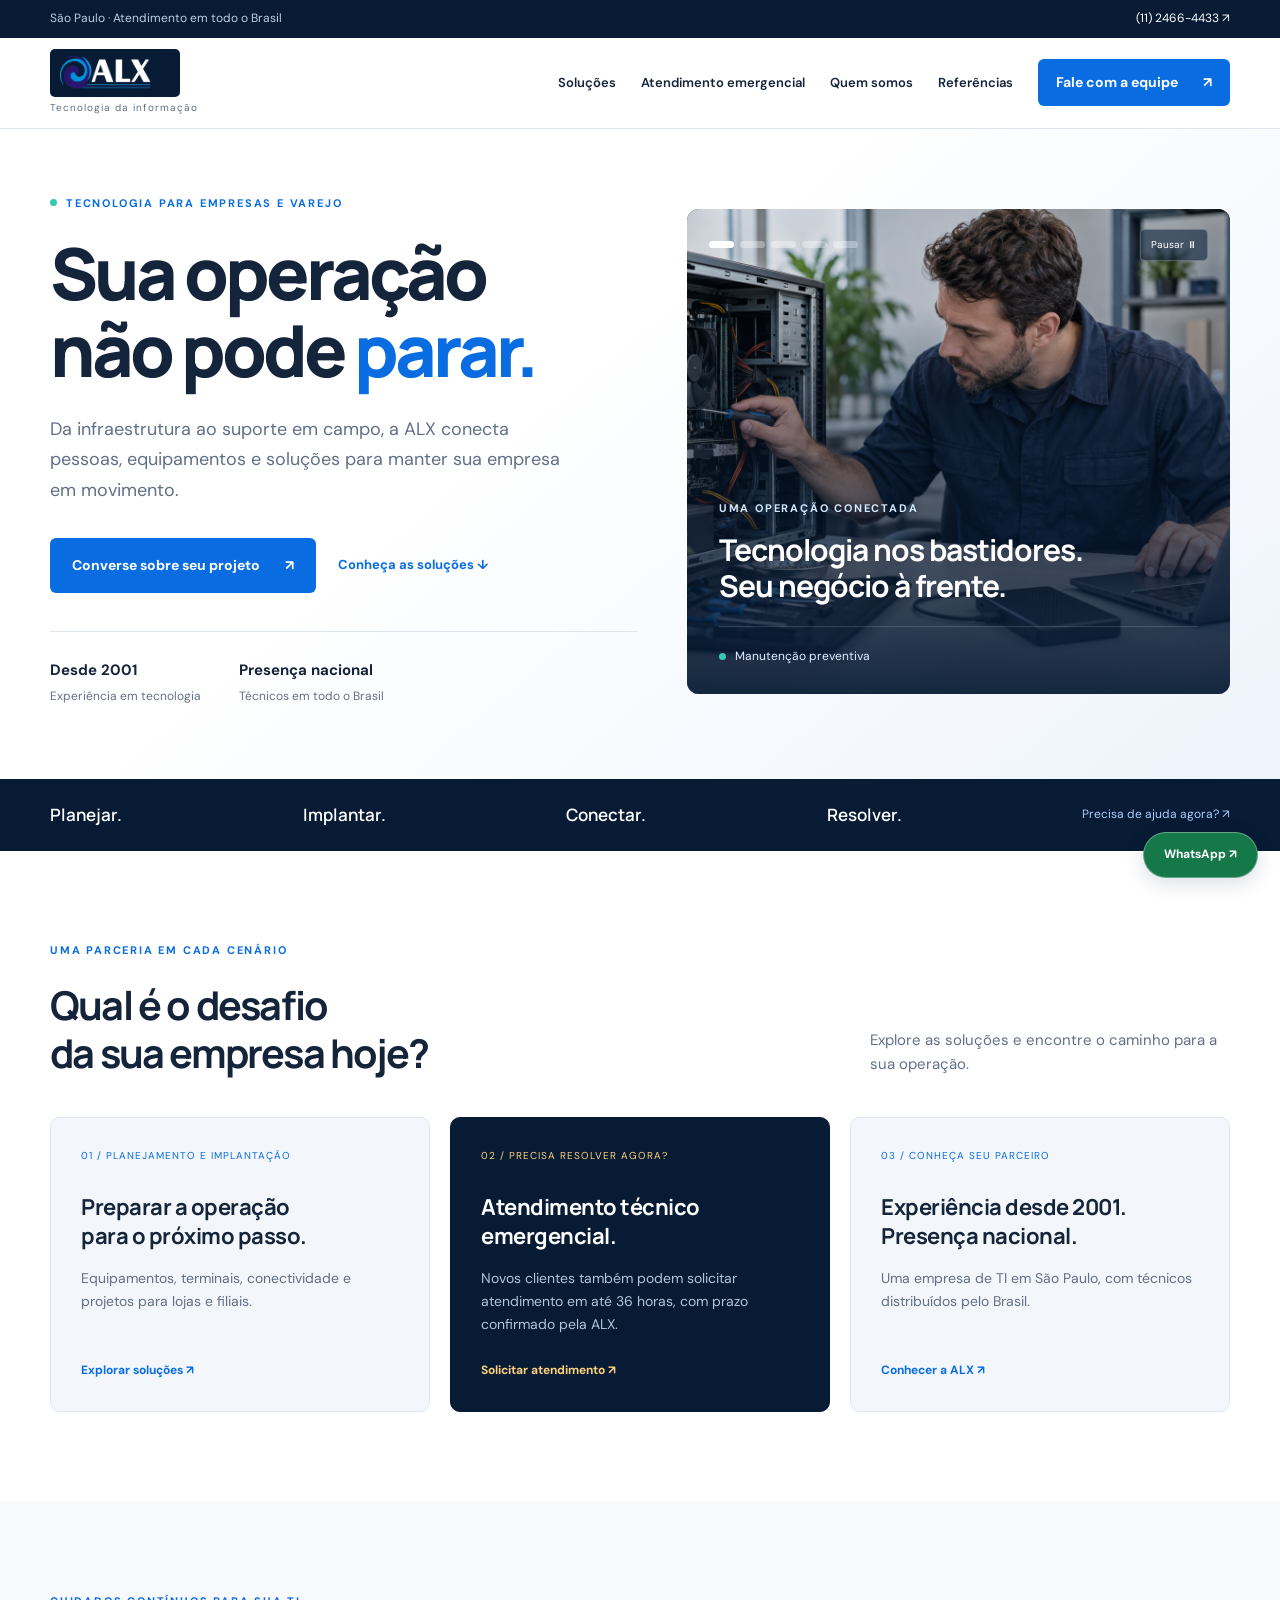
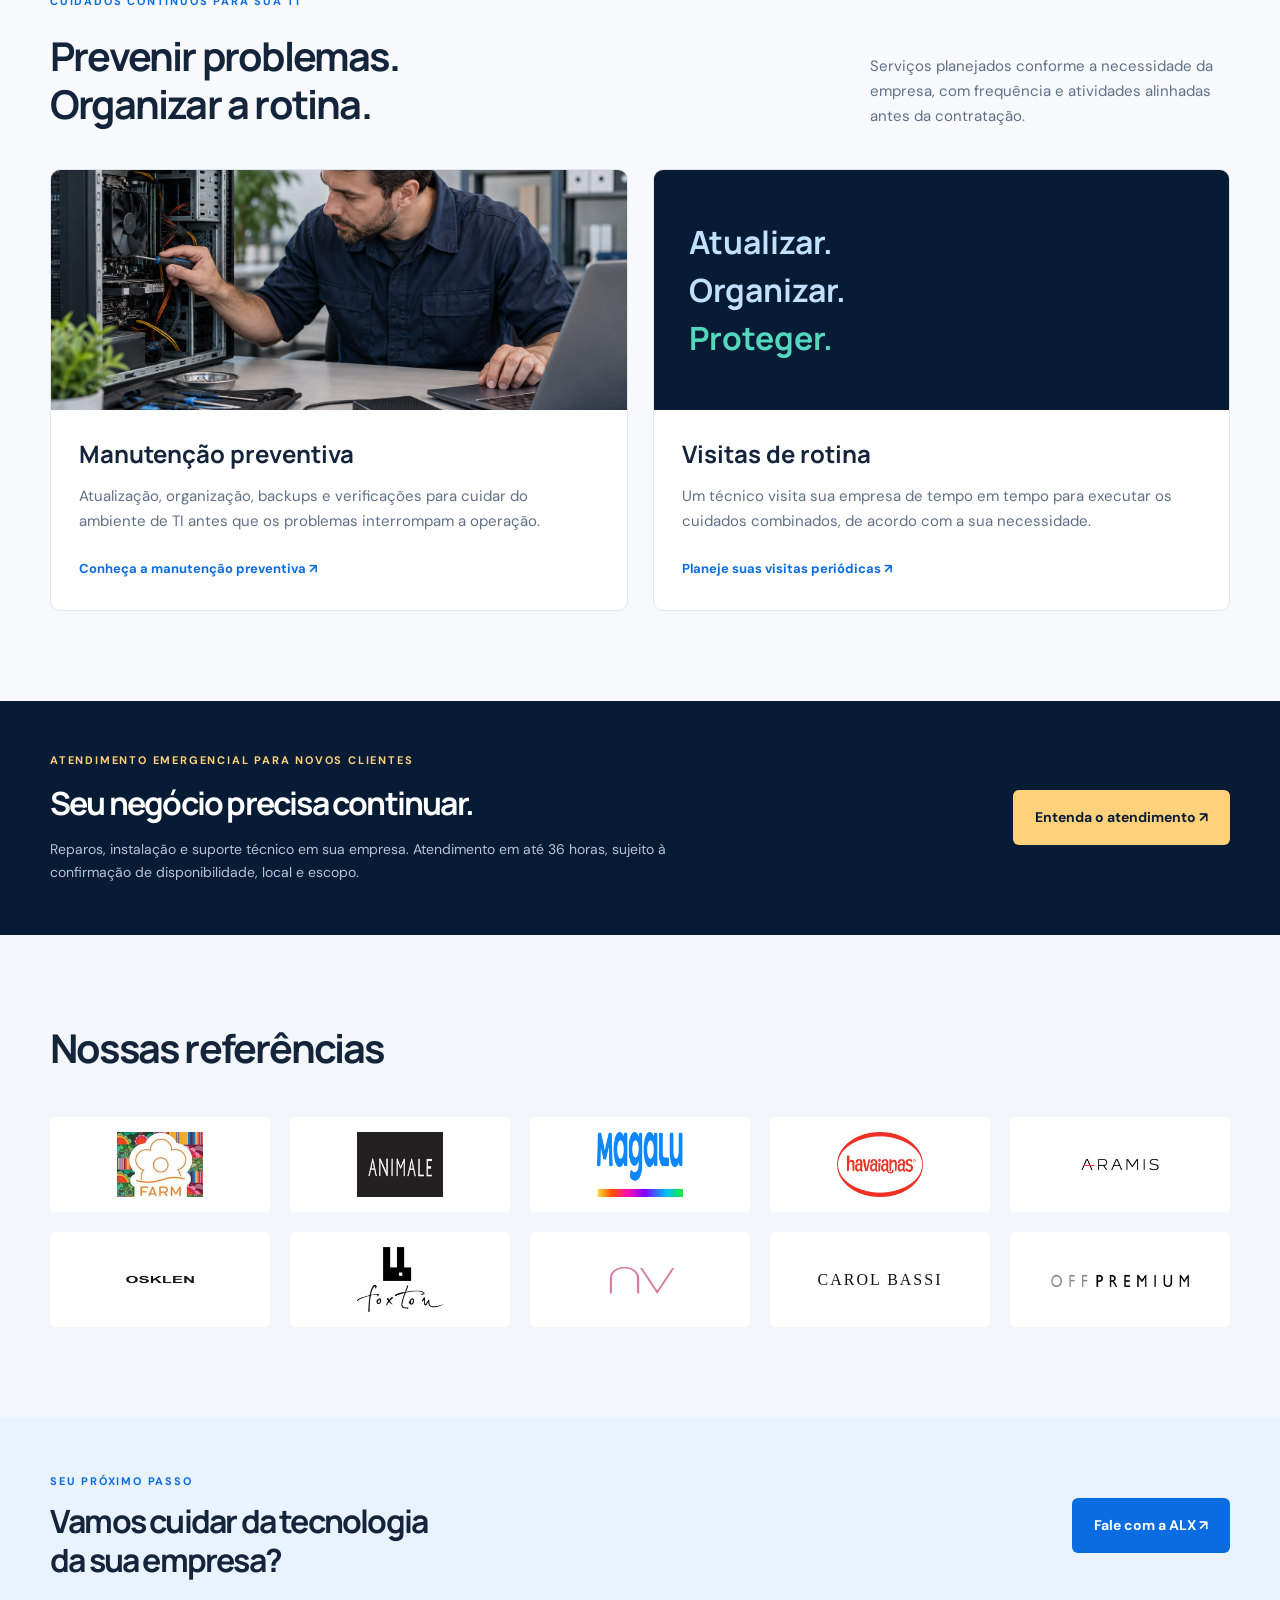
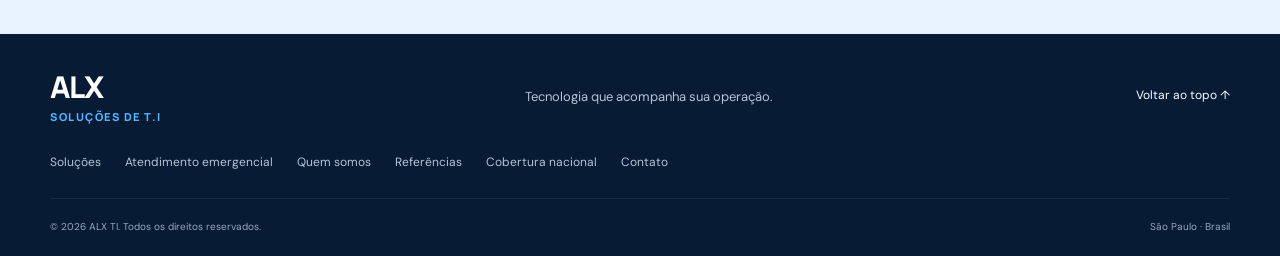
==== commit ec0494a1: "Renomear Quem somos e destacar história, filosofia e contatos da ALX" ====
--- a/index.html
+++ b/index.html
@@ -10,11 +10,11 @@
 <body>
 <a class="skip" href="#conteudo">Pular para o conteúdo</a>
 <div class="topline"><div class="wrap"><span>São Paulo · Atendimento em todo o Brasil</span><a href="tel:+551124664433">(11) 2466-4433 ↗</a></div></div>
-<header><div class="wrap navigation"><a class="brand" href="index.html" aria-label="ALX TI — início"><img src="assets/logo.png" alt="ALX TI"><span>Tecnologia da informação</span></a><button class="menu-toggle" aria-label="Abrir menu" aria-expanded="false" aria-controls="menu">☰</button><nav id="menu" aria-label="Principal"><a href="solucoes.html">Soluções</a><a href="emergencial.html">Atendimento emergencial</a><a href="sobre.html">A ALX</a><a href="referencias.html">Referências</a><a class="button small" href="contato.html">Fale com a equipe <span>↗</span></a></nav></div></header>
+<header><div class="wrap navigation"><a class="brand" href="index.html" aria-label="ALX TI — início"><img src="assets/logo.png" alt="ALX TI"><span>Tecnologia da informação</span></a><button class="menu-toggle" aria-label="Abrir menu" aria-expanded="false" aria-controls="menu">☰</button><nav id="menu" aria-label="Principal"><a href="solucoes.html">Soluções</a><a href="emergencial.html">Atendimento emergencial</a><a href="sobre.html">Quem somos</a><a href="referencias.html">Referências</a><a class="button small" href="contato.html">Fale com a equipe <span>↗</span></a></nav></div></header>
 <main id="conteudo">
 <section class="hero" id="inicio"><div class="wrap hero-grid"><div><p class="eyebrow"><span class="dot"></span> Tecnologia para empresas e varejo</p><h1>Sua operação<br>não pode <em>parar.</em></h1><p class="lead">Da infraestrutura ao suporte em campo, a ALX conecta pessoas, equipamentos e soluções para manter sua empresa em movimento.</p><div class="actions"><a class="button" href="contato.html">Converse sobre seu projeto <span>↗</span></a><a class="text-link" href="solucoes.html">Conheça as soluções ↓</a></div><div class="hero-facts"><div><strong>Desde 2001</strong><span>Experiência em tecnologia</span></div><div><strong>Presença nacional</strong><span>Técnicos em todo o Brasil</span></div></div></div><div class="hero-visual hero-slideshow" role="region" aria-label="Serviços ALX em imagens"><img class="hero-slide active" src="assets/preventiva-ia.png" alt="Imagem ilustrativa de IA: Manutenção preventiva em computador" data-caption="Manutenção preventiva" fetchpriority=high aria-hidden="false"><img class="hero-slide" src="assets/field-services-ia.png" alt="Imagem ilustrativa de IA: Técnico realizando atendimento em loja" data-caption="Visitas de rotina" loading=lazy aria-hidden="true"><img class="hero-slide" src="assets/loja-ia.png" alt="Imagem ilustrativa de IA: Equipe preparando equipamentos de TI em uma loja" data-caption="Montagem de loja" loading=lazy aria-hidden="true"><img class="hero-slide" src="assets/cftv-ia.png" alt="Imagem ilustrativa de IA: Técnico realizando manutenção em câmera de segurança" data-caption="Manutenção de CFTV" loading=lazy aria-hidden="true"><img class="hero-slide" src="assets/rack-ia.png" alt="Imagem ilustrativa de IA: Técnico organizando cabos e equipamentos em rack de TI" data-caption="Montagem de rack de TI" loading=lazy aria-hidden="true"><div class="visual-overlay"></div><div class="visual-caption"><span class="eyebrow">Uma operação conectada</span><h2>Tecnologia nos bastidores.<br>Seu negócio à frente.</h2></div><div class="network-label"><span class="dot"></span><span id="slide-caption">Manutenção preventiva</span></div><div class="slideshow-controls"><div class="slide-dots"><button type="button" class="slide-dot" data-slide="0" aria-label="Ver Manutenção preventiva" aria-pressed="true"></button><button type="button" class="slide-dot" data-slide="1" aria-label="Ver Visitas de rotina" aria-pressed="false"></button><button type="button" class="slide-dot" data-slide="2" aria-label="Ver Montagem de loja" aria-pressed="false"></button><button type="button" class="slide-dot" data-slide="3" aria-label="Ver Manutenção de CFTV" aria-pressed="false"></button><button type="button" class="slide-dot" data-slide="4" aria-label="Ver Montagem de rack de TI" aria-pressed="false"></button></div><button id="slide-pause" type="button" aria-label="Pausar apresentação">Pausar ⏸</button></div></div></div></section><section class="service-strip"><div class="wrap"><span>Planejar.</span><span>Implantar.</span><span>Conectar.</span><span>Resolver.</span><a href="emergencial.html">Precisa de ajuda agora? ↗</a></div></section><section class="section home-paths"><div class="wrap"><div class="section-heading"><div><p class="eyebrow">Uma parceria em cada cenário</p><h2>Qual é o desafio<br>da sua empresa hoje?</h2></div><p>Explore as soluções e encontre o caminho para a sua operação.</p></div><div class="path-grid"><a href="solucoes.html"><span>01 / Planejamento e implantação</span><h3>Preparar a operação<br>para o próximo passo.</h3><p>Equipamentos, terminais, conectividade e projetos para lojas e filiais.</p><b>Explorar soluções ↗</b></a><a class="urgent-path" href="emergencial.html"><span>02 / Precisa resolver agora?</span><h3>Atendimento técnico<br>emergencial.</h3><p>Novos clientes também podem solicitar atendimento em até 36 horas, com prazo confirmado pela ALX.</p><b>Solicitar atendimento ↗</b></a><a href="sobre.html"><span>03 / Conheça seu parceiro</span><h3>Experiência desde 2001.<br>Presença nacional.</h3><p>Uma empresa de TI em São Paulo, com técnicos distribuídos pelo Brasil.</p><b>Conhecer a ALX ↗</b></a></div></div></section><section class="section maintenance-home"><div class="wrap"><div class="section-heading"><div><p class="eyebrow">Cuidados contínuos para sua TI</p><h2>Prevenir problemas.<br>Organizar a rotina.</h2></div><p>Serviços planejados conforme a necessidade da empresa, com frequência e atividades alinhadas antes da contratação.</p></div><div class="maintenance-grid"><article><img src="assets/preventiva-ia.png" alt="Imagem ilustrativa gerada por IA: manutenção preventiva em computador" loading="lazy"><div><h3>Manutenção preventiva</h3><p>Atualização, organização, backups e verificações para cuidar do ambiente de TI antes que os problemas interrompam a operação.</p><a class="text-link" href="solucoes.html#preventiva">Conheça a manutenção preventiva ↗</a></div></article><article><div class="routine-art" aria-hidden="true"><span>Atualizar.</span><span>Organizar.</span><span>Proteger.</span></div><div><h3>Visitas de rotina</h3><p>Um técnico visita sua empresa de tempo em tempo para executar os cuidados combinados, de acordo com a sua necessidade.</p><a class="text-link" href="solucoes.html#rotina">Planeje suas visitas periódicas ↗</a></div></article></div></div></section><section class="home-emergency"><div class="wrap"><div><p class="eyebrow">Atendimento emergencial para novos clientes</p><h2>Seu negócio precisa continuar.</h2><p>Reparos, instalação e suporte técnico em sua empresa. Atendimento em até 36 horas, sujeito à confirmação de disponibilidade, local e escopo.</p></div><a class="button amber-button" href="emergencial.html">Entenda o atendimento ↗</a></div></section><section class="clients section" id="clientes"><div class="wrap"><div class="section-heading"><h2>Nossas referências</h2></div><div class="logos"><img src="assets/farm.jpg" alt="FARM" loading="lazy"><img src="assets/animale.jpg" alt="Animale" loading="lazy"><img src="assets/magalu.png" alt="Magalu" loading="lazy"><img src="assets/havaianas.png" alt="Havaianas" loading="lazy"><img src="assets/aramis.png" alt="Aramis" loading="lazy"><img src="assets/osklen.png" alt="Osklen" loading="lazy"><img src="assets/foxton.png" alt="Foxton" loading="lazy"><img src="assets/bynv.png" alt="ByNV" loading="lazy"><div class="wordmark" aria-label="Carol Bassi">CAROL BASSI</div><img src="assets/offpremium.png" alt="OffPremium" loading="lazy"></div></div></section><section class="closing-cta"><div class="wrap"><div><p class="eyebrow">Seu próximo passo</p><h2>Vamos cuidar da tecnologia<br>da sua empresa?</h2></div><a class="button" href="contato.html">Fale com a ALX ↗</a></div></section>
 </main>
-<footer><div class="wrap footer-grid"><a class="footer-brand" href="index.html">ALX <span>SOLUÇÕES DE T.I</span></a><p>Tecnologia que acompanha sua operação.</p><a href="#conteudo">Voltar ao topo ↑</a></div><div class="wrap footer-nav"><a href="solucoes.html">Soluções</a><a href="emergencial.html">Atendimento emergencial</a><a href="sobre.html">A ALX</a><a href="referencias.html">Referências</a><a href="cobertura-nacional.html">Cobertura nacional</a><a href="contato.html">Contato</a></div><div class="wrap footer-bottom"><span>© <span id="year">2026</span> ALX TI. Todos os direitos reservados.</span><span>São Paulo · Brasil</span></div></footer>
+<footer><div class="wrap footer-grid"><a class="footer-brand" href="index.html">ALX <span>SOLUÇÕES DE T.I</span></a><p>Tecnologia que acompanha sua operação.</p><a href="#conteudo">Voltar ao topo ↑</a></div><div class="wrap footer-nav"><a href="solucoes.html">Soluções</a><a href="emergencial.html">Atendimento emergencial</a><a href="sobre.html">Quem somos</a><a href="referencias.html">Referências</a><a href="cobertura-nacional.html">Cobertura nacional</a><a href="contato.html">Contato</a></div><div class="wrap footer-bottom"><span>© <span id="year">2026</span> ALX TI. Todos os direitos reservados.</span><span>São Paulo · Brasil</span></div></footer>
 <a class="floating-wa" href="https://wa.me/5511957455000?text=Ol%C3%A1%2C%20gostaria%20de%20conversar%20sobre%20um%20servi%C3%A7o%20de%20TI." target="_blank" rel="noopener noreferrer" aria-label="Conversar com a ALX no WhatsApp">WhatsApp ↗</a>
 <dialog id="request-dialog" aria-labelledby="request-title"><div class="dialog-heading"><div><p class="eyebrow">Atendimento ALX</p><h2 id="request-title">Solicitar atendimento agora</h2></div><button type="button" class="dialog-close" aria-label="Fechar solicitação">×</button></div><p class="dialog-intro">Conte o que precisa. Vamos preparar uma mensagem com suas informações para o WhatsApp da ALX.</p><form id="request-form"><div class="form-row"><label>Nome completo<input name="nome" autocomplete="name" required maxlength="100"></label><label>Empresa <span class="optional">(opcional)</span><input name="empresa" autocomplete="organization" maxlength="120"></label></div><div class="form-row"><label>Cidade<input name="cidade" autocomplete="address-level2" required maxlength="100"></label><label>Estado<select name="estado" autocomplete="address-level1" required><option value="">Selecione a UF</option><option>AC</option><option>AL</option><option>AP</option><option>AM</option><option>BA</option><option>CE</option><option>DF</option><option>ES</option><option>GO</option><option>MA</option><option>MT</option><option>MS</option><option>MG</option><option>PA</option><option>PB</option><option>PR</option><option>PE</option><option>PI</option><option>RJ</option><option>RN</option><option>RS</option><option>RO</option><option>RR</option><option>SC</option><option>SP</option><option>SE</option><option>TO</option></select></label></div><label>Telefone com DDD<input name="telefone" type="tel" autocomplete="tel" inputmode="tel" required minlength="10" maxlength="22" placeholder="(11) 99999-9999"></label><label>Endereço do atendimento<input name="endereco" autocomplete="street-address" required maxlength="250" placeholder="Rua, número, bairro e complemento"></label><label>Tipo de problema<select name="tipo" required><option value="">Selecione</option><option>Atendimento emergencial</option><option>Computador ou notebook</option><option>PDV, impressora ou pin pad</option><option>Rede ou internet</option><option>Instalação de equipamentos</option><option>Manutenção preventiva</option><option>Visitas de rotina</option><option>Outro problema de TI</option></select></label><label>Descrição do problema<textarea name="descricao" rows="3" required maxlength="2000" placeholder="O que aconteceu, equipamentos envolvidos e impacto na operação…"></textarea></label><p class="form-note">Você revisa e confirma o envio no WhatsApp. Estes dados não são armazenados pelo site. Disponibilidade, orçamento e prazo são confirmados pela ALX.</p><button class="button" type="submit">Continuar no WhatsApp ↗</button><p id="request-status" role="status"></p><a id="request-fallback" hidden target="_blank" rel="noopener noreferrer">Abrir mensagem no WhatsApp ↗</a></form></dialog>
 </body></html>
--- a/styles.css
+++ b/styles.css
@@ -19,3 +19,6 @@
 @media(max-width:760px){#request-form .form-row{grid-template-columns:1fr;gap:0}#request-form input,#request-form select,#request-form textarea{font-size:16px}}
 .hero-slide{position:absolute;inset:0;opacity:0;transition:opacity .8s ease;width:100%;height:100%;object-fit:cover}.hero-slide.active{opacity:1}.hero-slideshow .visual-overlay{pointer-events:none;background:linear-gradient(180deg,#071b3520 20%,#071b3560 42%,#071b35ed 100%)}.hero-slideshow .visual-caption{bottom:90px}.slideshow-controls{position:absolute;top:20px;left:22px;right:22px;display:flex;justify-content:space-between;align-items:center;gap:15px;z-index:2}.slide-dots{display:flex;gap:6px}.slide-dot{border:0;background:#ffffff55;width:25px;height:7px;border-radius:5px;padding:0;cursor:pointer;position:relative}.slide-dot:before{content:'';position:absolute;inset:-12px 0}.slide-dot[aria-pressed=true]{background:#fff}#slide-pause{background:#071b3590;border:1px solid #ffffff40;color:#fff;padding:6px 10px;border-radius:5px;font-size:10px;cursor:pointer;min-height:32px}.hero-slideshow .network-label{font-size:12px;color:#e3eeff}.hero-slideshow .visual-caption h2{font-size:30px}.hero-slideshow .visual-caption .eyebrow{color:#d4e9ff;text-shadow:0 1px 5px #071b35}
 @media(max-width:760px){.hero-slideshow .visual-caption h2{font-size:26px}.slideshow-controls{top:17px}.hero-slideshow .visual-caption{bottom:82px}}
+.heritage-card{position:relative;height:520px;border-radius:12px;overflow:hidden;background:var(--navy);color:#fff}.heritage-card>img{height:100%;width:100%;object-fit:cover;object-position:35% center}.heritage-shade{position:absolute;inset:0;background:linear-gradient(180deg,#071b3550,#071b3570 30%,#071b35f5 100%)}.heritage-top{position:absolute;top:25px;left:28px;right:28px;display:flex;justify-content:space-between;gap:15px;font-size:10px;letter-spacing:1px;text-transform:uppercase;color:#d1e5ff}.heritage-copy{position:absolute;left:30px;right:30px;bottom:60px}.heritage-copy>p{text-transform:uppercase;letter-spacing:3px;font-size:12px;color:#aed3ff}.heritage-copy>strong{display:block;font:800 92px/1.1 Manrope,sans-serif;letter-spacing:-5px;color:#fff;margin:5px 0 24px}.heritage-copy h3{font-size:25px;line-height:1.4;letter-spacing:-.6px}.heritage-copy>span{display:block;color:#bed0e5;font-size:12px;max-width:300px;margin-top:20px}.heritage-caption{position:absolute;bottom:23px;left:30px;right:30px;font-size:10px;color:#9ab4d2;border-top:1px solid #ffffff20;padding-top:12px}.company-location{background:var(--soft)}.company-contact-grid{display:grid;grid-template-columns:1fr 1fr 1.2fr;gap:22px}.company-contact-grid>article{background:#fff;border:1px solid var(--line);padding:28px;border-radius:10px}.company-contact-grid .eyebrow{font-size:10px;margin-bottom:20px;letter-spacing:1.3px}.company-contact-grid h3{font-size:23px;letter-spacing:-.5px}.company-address address{font-size:16px;line-height:1.9;color:var(--ink);margin:18px 0 25px}.company-contact-grid .contact-links{margin-top:0}.company-contact-grid .contact-links strong{font-size:17px}.company-partnership>p:not(.eyebrow){font-size:14px;color:var(--muted);margin:18px 0}.company-partnership .text-link{display:block;margin-bottom:25px}.company-partnership .button{font-size:12px;padding:13px 16px}.company-contact-grid a:hover{color:var(--blue)}
+@media(max-width:1000px){.company-contact-grid{grid-template-columns:1fr 1fr}.company-partnership{grid-column:1/-1}.heritage-card{height:530px}.heritage-copy h3{font-size:23px}}
+@media(max-width:760px){.heritage-card{height:480px}.heritage-copy>strong{font-size:80px}.heritage-copy h3{font-size:24px}.heritage-top{left:22px;right:22px;font-size:9px}.heritage-copy{left:24px;right:24px}.heritage-caption{left:24px;right:24px}.company-contact-grid{grid-template-columns:1fr}.company-partnership{grid-column:auto}.company-contact-grid>article{padding:25px}}
